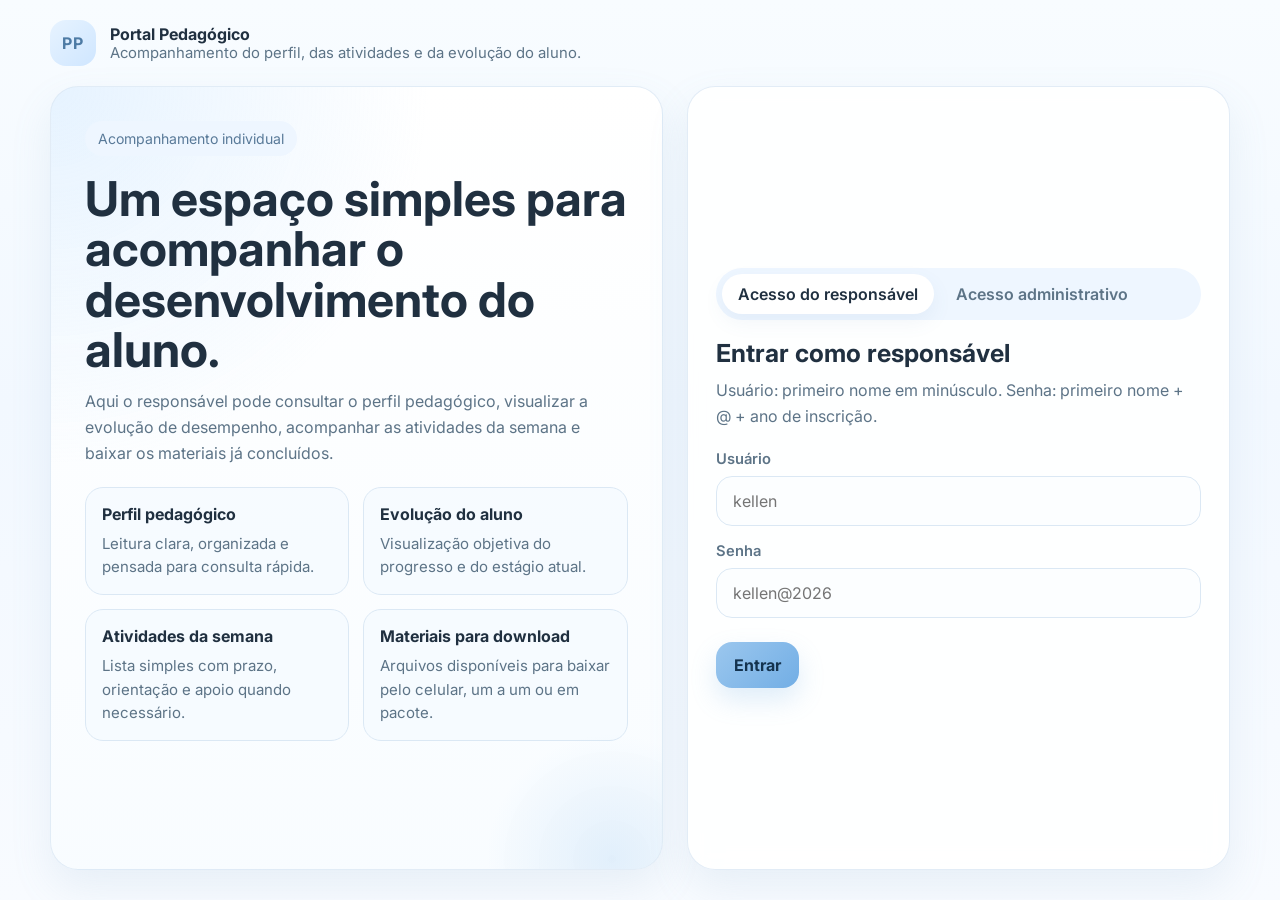
==== index.html @ b9394831 "Add files via upload" ====
<!DOCTYPE html>
<html lang="pt-BR">
<head>
  <meta charset="UTF-8">
  <meta name="viewport" content="width=device-width, initial-scale=1.0">
  <title>Portal Pedagógico</title>
  <link rel="preconnect" href="https://fonts.googleapis.com">
  <link rel="preconnect" href="https://fonts.gstatic.com" crossorigin>
  <link href="https://fonts.googleapis.com/css2?family=Inter:wght@400;500;600;700;800&display=swap" rel="stylesheet">
  <link rel="stylesheet" href="assets/styles.css">
</head>
<body>
  <div class="page-shell">
    <header class="topbar">
      <div class="brand">
        <div class="brand-mark">PP</div>
        <div>
          <h1 class="brand-title">Portal Pedagógico</h1>
          <p class="brand-subtitle">Acompanhamento do perfil, das atividades e da evolução do aluno.</p>
        </div>
      </div>
    </header>

    <main class="auth-layout">
      <section class="hero-card card reveal is-visible">
        <div class="eyebrow">Acompanhamento individual</div>
        <h2>Um espaço simples para acompanhar o desenvolvimento do aluno.</h2>
        <p>
          Aqui o responsável pode consultar o perfil pedagógico, visualizar a evolução de desempenho,
          acompanhar as atividades da semana e baixar os materiais já concluídos.
        </p>
        <div class="feature-grid">
          <div class="feature-item">
            <strong>Perfil pedagógico</strong>
            <span>Leitura clara, organizada e pensada para consulta rápida.</span>
          </div>
          <div class="feature-item">
            <strong>Evolução do aluno</strong>
            <span>Visualização objetiva do progresso e do estágio atual.</span>
          </div>
          <div class="feature-item">
            <strong>Atividades da semana</strong>
            <span>Lista simples com prazo, orientação e apoio quando necessário.</span>
          </div>
          <div class="feature-item">
            <strong>Materiais para download</strong>
            <span>Arquivos disponíveis para baixar pelo celular, um a um ou em pacote.</span>
          </div>
        </div>
      </section>

      <section class="form-card card reveal is-visible">
        <div class="auth-tabs">
          <button class="auth-tab is-active" data-auth-tab="guardian" type="button">Acesso do responsável</button>
          <button class="auth-tab" data-auth-tab="admin" type="button">Acesso administrativo</button>
        </div>

        <div data-auth-panel="guardian">
          <h3>Entrar como responsável</h3>
          <p>Usuário: primeiro nome em minúsculo. Senha: primeiro nome + @ + ano de inscrição.</p>
          <form id="guardian-login-form" class="field-grid">
            <label class="field">
              <span class="field-label">Usuário</span>
              <input class="input" name="username" placeholder="kellen" required>
            </label>
            <label class="field">
              <span class="field-label">Senha</span>
              <input class="input" name="password" type="password" placeholder="kellen@2026" required>
            </label>
            <div class="button-row">
              <button class="button" type="submit">Entrar</button>
            </div>
          </form>
        </div>

        <div data-auth-panel="admin" class="hide">
          <h3>Entrar na área administrativa</h3>
          <p>Use este acesso para cadastrar alunos, responsáveis, atividades, downloads e registros de desempenho.</p>
          <form id="admin-login-form" class="field-grid">
            <label class="field">
              <span class="field-label">Usuário</span>
              <input class="input" name="username" placeholder="admin" required>
            </label>
            <label class="field">
              <span class="field-label">Senha</span>
              <input class="input" name="password" type="password" placeholder="admin@2026" required>
            </label>
            <div class="button-row">
              <button class="button" type="submit">Entrar</button>
            </div>
          </form>
        </div>
      </section>
    </main>
  </div>

  <script src="assets/config.js"></script>
  <script src="assets/utils.js"></script>
  <script src="assets/api.js"></script>
  <script src="assets/login.js"></script>
</body>
</html>
---- assets/styles.css ----
:root {
  --bg: #f6fbff;
  --bg-soft: #eef6ff;
  --surface: #ffffff;
  --surface-soft: #f7fbff;
  --text: #203040;
  --text-soft: #5d7487;
  --primary: #90bce9;
  --primary-strong: #6ca3dd;
  --border: #dbe8f4;
  --shadow: 0 18px 42px rgba(116, 154, 192, 0.12);
  --radius-lg: 28px;
  --radius-md: 18px;
  --radius-sm: 12px;
}

* { box-sizing: border-box; }
html { scroll-behavior: smooth; }
body {
  margin: 0;
  font-family: Inter, ui-sans-serif, system-ui, -apple-system, BlinkMacSystemFont, 'Segoe UI', sans-serif;
  background: linear-gradient(180deg, #f8fcff 0%, #f2f8ff 45%, #f8fbff 100%);
  color: var(--text);
}

a { color: inherit; text-decoration: none; }
img { max-width: 100%; display: block; }
button, input, textarea, select { font: inherit; }
button { cursor: pointer; }

.page-shell {
  min-height: 100vh;
  width: min(1180px, calc(100% - 32px));
  margin: 0 auto;
}

.topbar {
  display: flex;
  align-items: center;
  justify-content: space-between;
  gap: 18px;
  padding: 20px 0;
}

.brand {
  display: flex;
  gap: 14px;
  align-items: center;
}

.brand-mark {
  width: 46px;
  height: 46px;
  border-radius: 16px;
  background: linear-gradient(135deg, #e7f3ff, #cfe6ff);
  display: grid;
  place-items: center;
  font-weight: 700;
  letter-spacing: 0.08em;
  color: #4e7ba5;
}

.brand h1,
.brand h2,
.brand p { margin: 0; }
.brand-title { font-size: 1rem; font-weight: 700; }
.brand-subtitle { color: var(--text-soft); font-size: 0.93rem; }

.card {
  background: rgba(255,255,255,0.88);
  border: 1px solid rgba(219, 232, 244, 0.8);
  border-radius: var(--radius-lg);
  box-shadow: var(--shadow);
  backdrop-filter: blur(10px);
}

.panel {
  padding: 26px;
}

.auth-layout {
  min-height: calc(100vh - 86px);
  display: grid;
  grid-template-columns: 1.06fr 0.94fr;
  gap: 24px;
  align-items: stretch;
  padding-bottom: 30px;
}

.hero-card {
  padding: 34px;
  overflow: hidden;
  position: relative;
  background: radial-gradient(circle at top left, rgba(181, 219, 255, 0.34), transparent 38%), linear-gradient(180deg, rgba(255,255,255,0.95), rgba(248,252,255,0.95));
}

.hero-card::after {
  content: '';
  position: absolute;
  inset: auto -80px -120px auto;
  width: 260px;
  height: 260px;
  border-radius: 50%;
  background: radial-gradient(circle, rgba(164, 204, 241, 0.28), transparent 68%);
}

.hero-card h2 {
  margin: 0 0 12px;
  font-size: clamp(2rem, 4vw, 3rem);
  line-height: 1.05;
}

.hero-card p {
  margin: 0 0 18px;
  max-width: 640px;
  color: var(--text-soft);
  line-height: 1.65;
}

.eyebrow {
  display: inline-flex;
  align-items: center;
  gap: 8px;
  padding: 9px 13px;
  border-radius: 999px;
  background: #eef6ff;
  color: #597a99;
  font-size: 0.88rem;
  margin-bottom: 18px;
}

.feature-grid {
  display: grid;
  grid-template-columns: repeat(2, minmax(0, 1fr));
  gap: 14px;
  margin-top: 20px;
}

.feature-item {
  padding: 16px;
  background: rgba(246, 251, 255, 0.8);
  border: 1px solid var(--border);
  border-radius: 18px;
}

.feature-item strong { display: block; margin-bottom: 8px; }
.feature-item span { color: var(--text-soft); font-size: 0.94rem; line-height: 1.55; }

.form-card {
  padding: 28px;
  display: flex;
  flex-direction: column;
  justify-content: center;
}

.form-card h3 { margin: 0 0 10px; font-size: 1.55rem; }
.form-card p { margin: 0 0 20px; color: var(--text-soft); line-height: 1.6; }

.auth-tabs {
  display: inline-flex;
  padding: 6px;
  border-radius: 999px;
  background: var(--bg-soft);
  gap: 6px;
  margin-bottom: 18px;
}

.auth-tab {
  border: 0;
  background: transparent;
  color: var(--text-soft);
  border-radius: 999px;
  padding: 10px 16px;
  font-weight: 600;
}

.auth-tab.is-active {
  background: #ffffff;
  color: var(--text);
  box-shadow: 0 8px 20px rgba(90, 130, 175, 0.08);
}

.field-grid {
  display: grid;
  gap: 16px;
}

.field-row {
  display: grid;
  grid-template-columns: repeat(2, minmax(0, 1fr));
  gap: 14px;
}

label.field {
  display: grid;
  gap: 8px;
}

.field-label {
  font-size: 0.92rem;
  color: var(--text-soft);
  font-weight: 600;
}

.input,
.textarea,
.select {
  width: 100%;
  border-radius: 16px;
  border: 1px solid var(--border);
  background: rgba(252, 254, 255, 0.96);
  padding: 14px 16px;
  color: var(--text);
  outline: none;
  transition: border-color 0.2s ease, transform 0.2s ease, box-shadow 0.2s ease;
}

.textarea { min-height: 132px; resize: vertical; }
.input:focus,
.textarea:focus,
.select:focus {
  border-color: var(--primary-strong);
  box-shadow: 0 0 0 4px rgba(108, 163, 221, 0.12);
}

.button-row {
  display: flex;
  flex-wrap: wrap;
  gap: 12px;
  align-items: center;
  margin-top: 8px;
}

.button,
.ghost-button,
.soft-button {
  border: 0;
  border-radius: 16px;
  padding: 13px 18px;
  font-weight: 700;
  transition: transform 0.18s ease, box-shadow 0.18s ease, background-color 0.18s ease;
}

.button {
  background: linear-gradient(135deg, #9bc7ee, #72aee5);
  color: #14334f;
  box-shadow: 0 12px 26px rgba(114, 174, 229, 0.22);
}

.ghost-button {
  background: transparent;
  color: var(--text);
  border: 1px solid var(--border);
}

.soft-button {
  background: #eef6ff;
  color: #4f769c;
}

.button:hover,
.ghost-button:hover,
.soft-button:hover {
  transform: translateY(-1px);
}

.helper-text,
.muted {
  color: var(--text-soft);
  font-size: 0.92rem;
  line-height: 1.55;
}

.dashboard-shell {
  padding-bottom: 42px;
}

.hero-banner {
  position: relative;
  min-height: 250px;
  padding: 34px 34px 72px;
  background: linear-gradient(140deg, rgba(222, 239, 255, 0.94), rgba(243, 249, 255, 0.96));
  overflow: hidden;
}

.hero-banner::after {
  content: '';
  position: absolute;
  top: -80px;
  right: -60px;
  width: 260px;
  height: 260px;
  background: radial-gradient(circle, rgba(150, 194, 238, 0.32), transparent 64%);
  border-radius: 50%;
}

.hero-banner h2,
.hero-banner p { margin: 0; }
.hero-banner h2 { font-size: clamp(2rem, 3.8vw, 2.8rem); margin-top: 10px; }
.hero-banner p { color: var(--text-soft); margin-top: 12px; line-height: 1.6; max-width: 620px; }

.hero-meta {
  display: flex;
  flex-wrap: wrap;
  gap: 12px;
  margin-top: 18px;
}

.meta-pill {
  padding: 9px 13px;
  border-radius: 999px;
  background: rgba(255,255,255,0.75);
  border: 1px solid rgba(219, 232, 244, 0.9);
  color: #567695;
  font-weight: 600;
  font-size: 0.92rem;
}

.avatar-floating {
  position: absolute;
  right: 34px;
  bottom: -56px;
  width: 152px;
  text-align: center;
}

.avatar-ring {
  width: 152px;
  height: 152px;
  border-radius: 50%;
  padding: 6px;
  background: linear-gradient(135deg, rgba(255,255,255,0.98), rgba(208, 229, 248, 0.95));
  box-shadow: 0 18px 44px rgba(119, 156, 193, 0.2);
}

.avatar-ring img,
.avatar-fallback {
  width: 100%;
  height: 100%;
  border-radius: 50%;
  object-fit: cover;
}

.avatar-fallback {
  display: grid;
  place-items: center;
  font-size: 2.4rem;
  font-weight: 700;
  background: linear-gradient(135deg, #c8e0f6, #eaf4ff);
  color: #4c6f91;
}

.avatar-caption {
  margin-top: 10px;
  padding: 10px 12px;
  border-radius: 18px;
  background: rgba(255,255,255,0.85);
  border: 1px solid rgba(219, 232, 244, 0.8);
}

.main-grid {
  display: grid;
  grid-template-columns: 290px minmax(0, 1fr);
  gap: 22px;
  margin-top: 82px;
}

.sidebar {
  display: grid;
  gap: 18px;
  align-content: start;
}

.student-list,
.info-card,
.tab-panel,
.summary-card,
.graph-card,
.admin-column,
.list-card,
.inline-card {
  background: rgba(255,255,255,0.9);
  border: 1px solid rgba(219, 232, 244, 0.8);
  border-radius: var(--radius-lg);
  box-shadow: var(--shadow);
}

.student-list,
.info-card,
.tab-panel,
.summary-card,
.graph-card,
.admin-column,
.list-card,
.inline-card { padding: 22px; }

.section-title {
  display: flex;
  justify-content: space-between;
  align-items: center;
  gap: 10px;
  margin-bottom: 14px;
}

.section-title h3,
.section-title h4,
.list-card h3,
.tab-panel h3,
.graph-card h3,
.summary-card h3 {
  margin: 0;
  font-size: 1.08rem;
}

.student-option {
  display: grid;
  grid-template-columns: 54px minmax(0, 1fr);
  gap: 12px;
  padding: 12px;
  border-radius: 18px;
  border: 1px solid transparent;
  transition: transform 0.18s ease, border-color 0.18s ease, background-color 0.18s ease;
}

.student-option:hover,
.student-option.is-active {
  background: #f5faff;
  border-color: #cfe2f3;
  transform: translateY(-1px);
}

.student-thumb {
  width: 54px;
  height: 54px;
  border-radius: 50%;
  overflow: hidden;
  background: #e6f1fb;
}

.student-thumb img { width: 100%; height: 100%; object-fit: cover; }
.student-thumb .avatar-fallback { font-size: 1.05rem; }

.student-option strong { display: block; margin-bottom: 5px; }
.student-option span { display: block; color: var(--text-soft); font-size: 0.88rem; line-height: 1.45; }

.tab-strip {
  display: inline-flex;
  gap: 8px;
  padding: 6px;
  border-radius: 999px;
  background: #edf5ff;
  margin-bottom: 18px;
  flex-wrap: wrap;
}

.tab-button {
  border: 0;
  border-radius: 999px;
  padding: 11px 16px;
  font-weight: 700;
  color: #66809a;
  background: transparent;
}

.tab-button.is-active {
  background: #ffffff;
  color: var(--text);
  box-shadow: 0 10px 22px rgba(112, 151, 191, 0.12);
}

.tab-content { display: none; }
.tab-content.is-active { display: block; }

.profile-grid {
  display: grid;
  gap: 20px;
}

.profile-top {
  display: grid;
  grid-template-columns: minmax(0, 1.05fr) minmax(280px, 0.95fr);
  gap: 20px;
}

.summary-card p,
.graph-card p,
.info-card p,
.list-card p,
.inline-card p { color: var(--text-soft); line-height: 1.6; }
.summary-card p:last-child,
.graph-card p:last-child,
.info-card p:last-child,
.list-card p:last-child,
.inline-card p:last-child { margin-bottom: 0; }

.graph-wrap {
  width: 100%;
  min-height: 220px;
  border-radius: 20px;
  background: linear-gradient(180deg, rgba(244, 249, 255, 0.94), rgba(250, 252, 255, 0.98));
  border: 1px solid var(--border);
  padding: 16px;
}

.graph-meta {
  display: grid;
  gap: 8px;
  margin-top: 14px;
}

.metric-box {
  padding: 11px 12px;
  border-radius: 16px;
  background: #f4f9ff;
  border: 1px solid var(--border);
}
.metric-label { display: block; color: var(--text-soft); font-size: 0.84rem; margin-bottom: 4px; }
.metric-value { font-size: 1rem; font-weight: 700; }

.rich-text h2,
.rich-text h3,
.rich-text p,
.rich-text ul { margin-top: 0; }
.rich-text h2 { font-size: 1.32rem; margin-bottom: 14px; }
.rich-text h3 { font-size: 1.02rem; margin: 18px 0 10px; }
.rich-text p { line-height: 1.7; color: #2c4151; }
.rich-text ul { padding-left: 20px; color: #2c4151; line-height: 1.65; }
.rich-text li + li { margin-top: 6px; }

.activity-list,
.download-list,
.mini-list {
  display: grid;
  gap: 14px;
}

.activity-item,
.download-item,
.mini-item {
  padding: 18px;
  border-radius: 20px;
  border: 1px solid var(--border);
  background: linear-gradient(180deg, rgba(248, 252, 255, 0.95), rgba(255,255,255,0.95));
}

.item-header {
  display: flex;
  justify-content: space-between;
  gap: 12px;
  align-items: flex-start;
}

.item-title {
  margin: 0 0 6px;
  font-size: 1rem;
}

.badge {
  display: inline-flex;
  align-items: center;
  padding: 8px 11px;
  border-radius: 999px;
  background: #edf5ff;
  color: #53779c;
  font-size: 0.82rem;
  font-weight: 700;
}

.download-check {
  display: flex;
  gap: 12px;
  align-items: flex-start;
}

.download-check input { margin-top: 5px; }

.admin-grid {
  display: grid;
  grid-template-columns: 330px minmax(0, 1fr);
  gap: 22px;
}

.admin-column { display: grid; gap: 18px; align-content: start; }

.student-search {
  width: 100%;
  margin-bottom: 6px;
}

.student-mini-button {
  width: 100%;
  text-align: left;
  border: 1px solid transparent;
  background: transparent;
  border-radius: 18px;
  padding: 14px;
}

.student-mini-button:hover,
.student-mini-button.is-active {
  background: #f5faff;
  border-color: #d5e5f3;
}

.checkbox-line {
  display: flex;
  gap: 12px;
  align-items: center;
  padding: 14px 16px;
  border-radius: 16px;
  border: 1px solid var(--border);
  background: rgba(248, 252, 255, 0.92);
}

.columns-2 { display: grid; grid-template-columns: repeat(2, minmax(0, 1fr)); gap: 14px; }
.columns-3 { display: grid; grid-template-columns: repeat(3, minmax(0, 1fr)); gap: 14px; }

.reveal {
  opacity: 0;
  transform: translateY(18px);
  transition: opacity 0.45s ease, transform 0.45s ease;
}
.reveal.is-visible {
  opacity: 1;
  transform: translateY(0);
}

.print-only { display: none; }

.toast-box {
  position: fixed;
  right: 20px;
  bottom: 20px;
  display: grid;
  gap: 10px;
  z-index: 999;
}

.toast {
  min-width: 250px;
  max-width: 340px;
  padding: 14px 16px;
  border-radius: 16px;
  background: rgba(24, 42, 58, 0.92);
  color: #ffffff;
  box-shadow: 0 16px 34px rgba(0,0,0,0.18);
  opacity: 0;
  transform: translateY(10px);
  transition: opacity 0.22s ease, transform 0.22s ease;
}

.toast.is-visible { opacity: 1; transform: translateY(0); }
.toast-success { background: rgba(34, 90, 52, 0.94); }
.toast-error { background: rgba(126, 45, 45, 0.94); }

.hide { display: none !important; }
.center { text-align: center; }
.right { text-align: right; }

@media (max-width: 980px) {
  .auth-layout,
  .main-grid,
  .admin-grid,
  .profile-top,
  .columns-2,
  .columns-3,
  .field-row {
    grid-template-columns: 1fr;
  }

  .avatar-floating {
    position: relative;
    right: auto;
    bottom: auto;
    margin-top: 24px;
  }

  .hero-banner {
    padding-bottom: 34px;
  }

  .main-grid {
    margin-top: 24px;
  }
}

@media (max-width: 680px) {
  .page-shell {
    width: min(100% - 20px, 1180px);
  }
  .hero-card,
  .form-card,
  .student-list,
  .info-card,
  .tab-panel,
  .summary-card,
  .graph-card,
  .admin-column,
  .list-card,
  .inline-card { padding: 18px; }
  .hero-banner { padding: 24px 20px 26px; }
  .topbar { padding: 16px 0; }
}

@media print {
  body {
    background: #ffffff;
    color: #111111;
  }
  .topbar,
  .sidebar,
  .tab-strip,
  .button-row,
  .avatar-floating,
  .no-print,
  .toast-box,
  #tab-atividades,
  #tab-downloads,
  .graph-card,
  .summary-card {
    display: none !important;
  }
  .page-shell,
  .main-grid,
  .tab-panel {
    width: 100%;
    margin: 0;
    box-shadow: none;
    border: 0;
    display: block;
    padding: 0;
  }
  .print-only {
    display: block;
  }
  .tab-content {
    display: none !important;
  }
  #tab-perfil.is-active {
    display: block !important;
  }
  .print-sheet {
    width: 100%;
    min-height: auto;
    padding: 14mm 12mm;
    border: 0;
  }
  .print-grid {
    display: grid;
    grid-template-columns: 120px 1fr;
    gap: 14px;
    align-items: start;
  }
  .print-photo {
    width: 110px;
    height: 110px;
    border-radius: 50%;
    overflow: hidden;
  }
  .print-photo img { width: 100%; height: 100%; object-fit: cover; }
  .print-sheet h1 { font-size: 18pt; margin: 0 0 6px; }
  .print-sheet h2 { font-size: 11pt; margin: 0 0 14px; color: #444; }
  .print-sheet h3 { font-size: 10pt; margin: 12px 0 6px; }
  .print-sheet p,
  .print-sheet li,
  .print-sheet div { font-size: 9.5pt; line-height: 1.32; color: #111; }
  .print-sheet ul { margin: 0; padding-left: 18px; }
  .print-box {
    border: 1px solid #dfe6ee;
    border-radius: 10px;
    padding: 8px 10px;
    margin-bottom: 8px;
    background: #fff;
  }
}
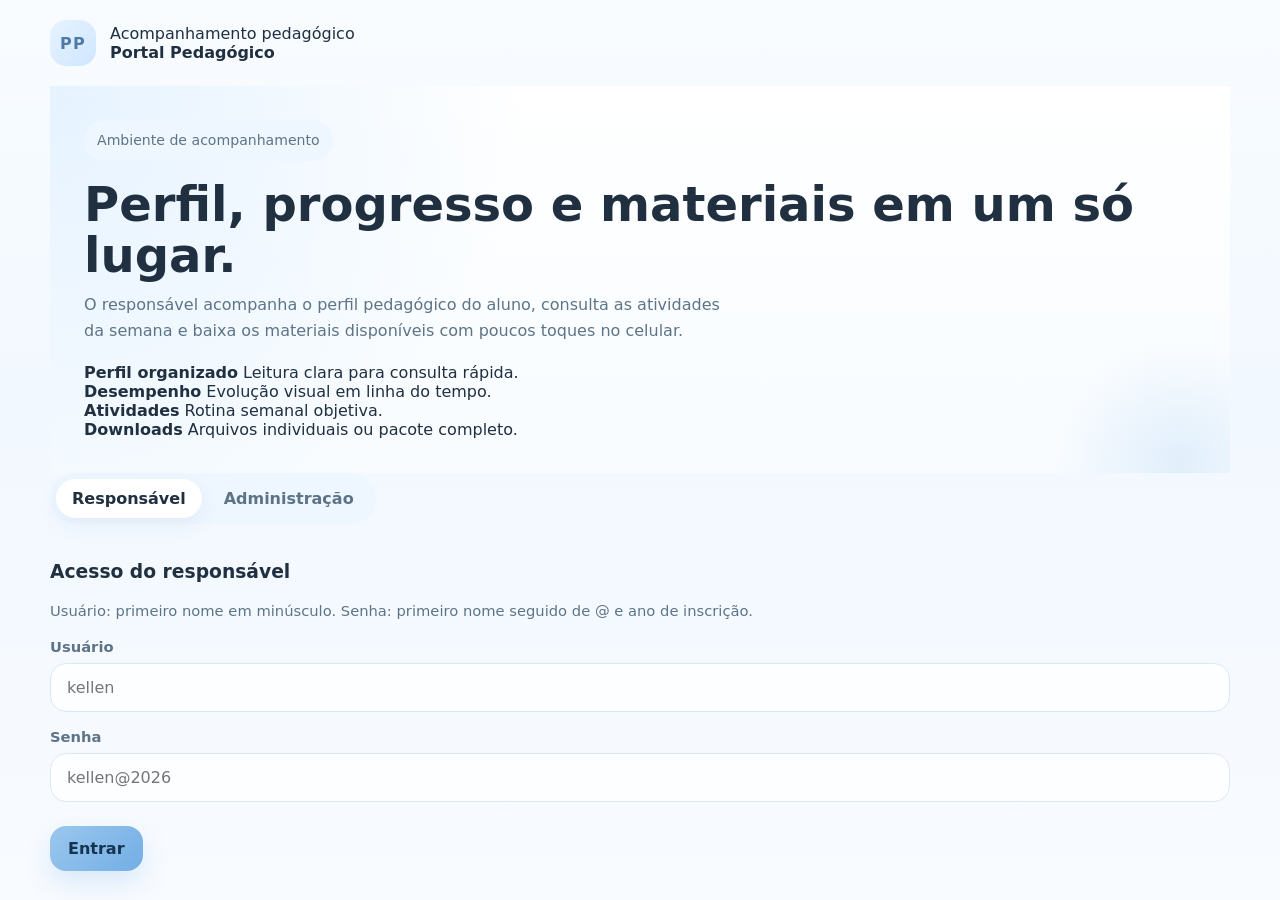
==== commit 71991e34: "Add files via upload" ====
--- a/index.html
+++ b/index.html
@@ -4,60 +4,59 @@
   <meta charset="UTF-8">
   <meta name="viewport" content="width=device-width, initial-scale=1.0">
   <title>Portal Pedagógico</title>
-  <link rel="preconnect" href="https://fonts.googleapis.com">
-  <link rel="preconnect" href="https://fonts.gstatic.com" crossorigin>
-  <link href="https://fonts.googleapis.com/css2?family=Inter:wght@400;500;600;700;800&display=swap" rel="stylesheet">
   <link rel="stylesheet" href="assets/styles.css">
 </head>
-<body>
-  <div class="page-shell">
-    <header class="topbar">
+<body class="landing-body">
+  <div class="page-shell landing-shell">
+    <header class="topbar landing-topbar">
       <div class="brand">
         <div class="brand-mark">PP</div>
         <div>
+          <p class="brand-kicker">Acompanhamento pedagógico</p>
           <h1 class="brand-title">Portal Pedagógico</h1>
-          <p class="brand-subtitle">Acompanhamento do perfil, das atividades e da evolução do aluno.</p>
         </div>
       </div>
     </header>
 
-    <main class="auth-layout">
-      <section class="hero-card card reveal is-visible">
-        <div class="eyebrow">Acompanhamento individual</div>
-        <h2>Um espaço simples para acompanhar o desenvolvimento do aluno.</h2>
-        <p>
-          Aqui o responsável pode consultar o perfil pedagógico, visualizar a evolução de desempenho,
-          acompanhar as atividades da semana e baixar os materiais já concluídos.
+    <main class="landing-grid">
+      <section class="hero-card reveal is-visible">
+        <p class="eyebrow">Ambiente de acompanhamento</p>
+        <h2>Perfil, progresso e materiais em um só lugar.</h2>
+        <p class="hero-text">
+          O responsável acompanha o perfil pedagógico do aluno, consulta as atividades da semana
+          e baixa os materiais disponíveis com poucos toques no celular.
         </p>
-        <div class="feature-grid">
-          <div class="feature-item">
-            <strong>Perfil pedagógico</strong>
-            <span>Leitura clara, organizada e pensada para consulta rápida.</span>
+        <div class="hero-points">
+          <div class="hero-point">
+            <strong>Perfil organizado</strong>
+            <span>Leitura clara para consulta rápida.</span>
           </div>
-          <div class="feature-item">
-            <strong>Evolução do aluno</strong>
-            <span>Visualização objetiva do progresso e do estágio atual.</span>
+          <div class="hero-point">
+            <strong>Desempenho</strong>
+            <span>Evolução visual em linha do tempo.</span>
           </div>
-          <div class="feature-item">
-            <strong>Atividades da semana</strong>
-            <span>Lista simples com prazo, orientação e apoio quando necessário.</span>
+          <div class="hero-point">
+            <strong>Atividades</strong>
+            <span>Rotina semanal objetiva.</span>
           </div>
-          <div class="feature-item">
-            <strong>Materiais para download</strong>
-            <span>Arquivos disponíveis para baixar pelo celular, um a um ou em pacote.</span>
+          <div class="hero-point">
+            <strong>Downloads</strong>
+            <span>Arquivos individuais ou pacote completo.</span>
           </div>
         </div>
       </section>
 
-      <section class="form-card card reveal is-visible">
+      <section class="auth-card reveal is-visible">
         <div class="auth-tabs">
-          <button class="auth-tab is-active" data-auth-tab="guardian" type="button">Acesso do responsável</button>
-          <button class="auth-tab" data-auth-tab="admin" type="button">Acesso administrativo</button>
+          <button class="auth-tab is-active" data-auth-tab="guardian" type="button">Responsável</button>
+          <button class="auth-tab" data-auth-tab="admin" type="button">Administração</button>
         </div>
 
-        <div data-auth-panel="guardian">
-          <h3>Entrar como responsável</h3>
-          <p>Usuário: primeiro nome em minúsculo. Senha: primeiro nome + @ + ano de inscrição.</p>
+        <section data-auth-panel="guardian">
+          <h3>Acesso do responsável</h3>
+          <p class="muted">
+            Usuário: primeiro nome em minúsculo. Senha: primeiro nome seguido de @ e ano de inscrição.
+          </p>
           <form id="guardian-login-form" class="field-grid">
             <label class="field">
               <span class="field-label">Usuário</span>
@@ -71,11 +70,11 @@
               <button class="button" type="submit">Entrar</button>
             </div>
           </form>
-        </div>
+        </section>
 
-        <div data-auth-panel="admin" class="hide">
-          <h3>Entrar na área administrativa</h3>
-          <p>Use este acesso para cadastrar alunos, responsáveis, atividades, downloads e registros de desempenho.</p>
+        <section data-auth-panel="admin" class="hide">
+          <h3>Acesso administrativo</h3>
+          <p class="muted">Use seu usuário e sua senha de administrador.</p>
           <form id="admin-login-form" class="field-grid">
             <label class="field">
               <span class="field-label">Usuário</span>
@@ -89,7 +88,7 @@
               <button class="button" type="submit">Entrar</button>
             </div>
           </form>
-        </div>
+        </section>
       </section>
     </main>
   </div>
--- a/assets/styles.css
+++ b/assets/styles.css
@@ -773,3 +773,279 @@
     background: #fff;
   }
 }
+
+
+.hero-banner {
+  display: grid;
+  grid-template-columns: minmax(0, 1fr) 168px;
+  gap: 24px;
+  align-items: center;
+  padding-right: 34px;
+}
+
+.hero-copy { min-width: 0; }
+.hero-banner h2 {
+  max-width: 760px;
+  overflow-wrap: anywhere;
+}
+.hero-banner p {
+  max-width: 760px;
+}
+
+.avatar-floating {
+  position: static;
+  width: 152px;
+  justify-self: end;
+}
+
+.download-actions { margin-bottom: 8px; }
+.download-body { min-width: 0; }
+
+.print-header,
+.print-summary-box,
+.print-columns,
+.print-card,
+.print-graph-card,
+.print-chip-row,
+.print-student-block,
+.print-identity,
+.print-list,
+.print-kicker,
+.print-chip,
+.print-empty {
+  box-sizing: border-box;
+}
+
+@media (max-width: 980px) {
+  .hero-banner {
+    grid-template-columns: 1fr;
+    padding-right: 24px;
+  }
+
+  .avatar-floating {
+    justify-self: start;
+    margin-top: 4px;
+  }
+}
+
+@media (max-width: 680px) {
+  .hero-banner {
+    padding-right: 20px;
+  }
+
+  .hero-meta {
+    gap: 8px;
+  }
+
+  .download-check {
+    align-items: flex-start;
+  }
+
+  .download-actions .soft-button,
+  .download-actions .ghost-button {
+    width: 100%;
+    justify-content: center;
+  }
+
+  .item-header {
+    flex-direction: column;
+  }
+
+  .meta-pill {
+    font-size: 0.86rem;
+  }
+}
+
+@page {
+  size: A4 portrait;
+  margin: 10mm;
+}
+
+@media print {
+  html, body {
+    background: #ffffff !important;
+    color: #101317 !important;
+    -webkit-print-color-adjust: exact;
+    print-color-adjust: exact;
+  }
+
+  .topbar,
+  .hero-banner,
+  .sidebar,
+  .tab-strip,
+  .profile-top,
+  #tab-atividades,
+  #tab-downloads,
+  #tab-perfil > .profile-grid > .inline-card,
+  .no-print,
+  .toast-box {
+    display: none !important;
+  }
+
+  .page-shell,
+  .main-grid,
+  .tab-panel,
+  .profile-grid,
+  .tab-content,
+  #tab-perfil {
+    display: block !important;
+    width: 100% !important;
+    margin: 0 !important;
+    padding: 0 !important;
+    background: transparent !important;
+    border: 0 !important;
+    box-shadow: none !important;
+  }
+
+  .print-only.print-sheet {
+    display: block !important;
+    width: 100%;
+    padding: 0;
+    color: #111111;
+  }
+
+  .print-header {
+    display: grid;
+    grid-template-columns: minmax(0, 1.2fr) minmax(0, 0.8fr);
+    gap: 8mm;
+    align-items: stretch;
+    margin-bottom: 6mm;
+  }
+
+  .print-student-block,
+  .print-graph-card,
+  .print-summary-box,
+  .print-card {
+    border: 1px solid #d9e3ed;
+    border-radius: 12px;
+    background: #ffffff;
+  }
+
+  .print-student-block {
+    display: grid;
+    grid-template-columns: 31mm minmax(0, 1fr);
+    gap: 5mm;
+    padding: 5mm;
+    align-items: center;
+  }
+
+  .print-photo {
+    width: 28mm;
+    height: 28mm;
+    border-radius: 50%;
+    overflow: hidden;
+    background: #eef5fc;
+  }
+
+  .print-photo img {
+    width: 100%;
+    height: 100%;
+    object-fit: cover;
+  }
+
+  .print-photo .avatar-fallback {
+    font-size: 13pt;
+  }
+
+  .print-kicker {
+    font-size: 8.5pt;
+    color: #55718d;
+    letter-spacing: 0.04em;
+    text-transform: uppercase;
+    margin-bottom: 1.5mm;
+  }
+
+  .print-identity h1 {
+    font-size: 16pt;
+    line-height: 1.08;
+    margin: 0 0 1.2mm;
+  }
+
+  .print-identity p {
+    margin: 0;
+    font-size: 10pt;
+    color: #445161;
+  }
+
+  .print-chip-row {
+    display: grid;
+    grid-template-columns: 1fr 1fr;
+    gap: 2.5mm;
+    margin-top: 4mm;
+  }
+
+  .print-chip {
+    padding: 2.5mm 3mm;
+    border-radius: 9px;
+    background: #f4f8fc;
+    border: 1px solid #e0e8f0;
+    font-size: 9pt;
+    line-height: 1.3;
+  }
+
+  .print-graph-card {
+    padding: 4.5mm;
+  }
+
+  .print-graph-card h3,
+  .print-summary-box h2,
+  .print-card h3 {
+    margin: 0 0 2.5mm;
+    font-size: 10pt;
+  }
+
+  .print-graph-card p,
+  .print-summary-box p,
+  .print-card p,
+  .print-card li,
+  .print-card div,
+  .print-chip,
+  .print-empty {
+    font-size: 8.8pt;
+    line-height: 1.35;
+    color: #1d2730;
+  }
+
+  .print-graph-card svg {
+    width: 100%;
+    height: auto;
+    display: block;
+  }
+
+  .print-note {
+    margin-top: 2mm;
+  }
+
+  .print-summary-box {
+    padding: 4mm 4.5mm;
+    margin-bottom: 5mm;
+  }
+
+  .print-columns {
+    display: grid;
+    grid-template-columns: 1fr 1fr;
+    gap: 4mm;
+  }
+
+  .print-card {
+    padding: 4mm 4.5mm;
+    break-inside: avoid;
+  }
+
+  .print-card h3 {
+    color: #0f1f31;
+  }
+
+  .print-list {
+    margin: 0;
+    padding-left: 4.5mm;
+  }
+
+  .print-list li + li {
+    margin-top: 1.2mm;
+  }
+
+  .print-empty {
+    margin: 0;
+  }
+}
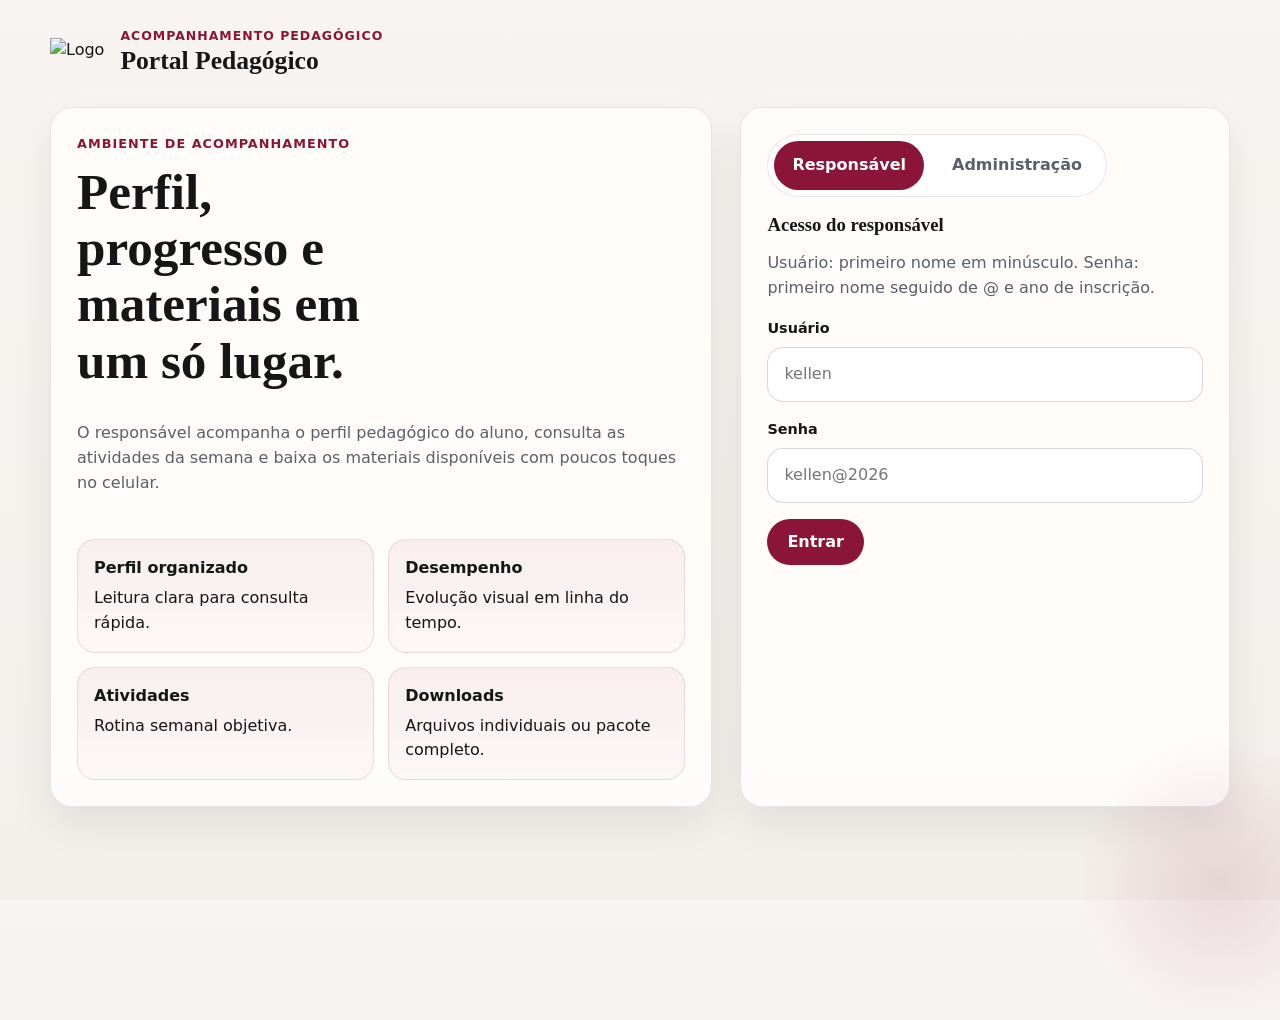
==== commit f6b88266: "Update index.html" ====
--- a/index.html
+++ b/index.html
@@ -10,7 +10,7 @@
   <div class="page-shell landing-shell">
     <header class="topbar landing-topbar">
       <div class="brand">
-        <div class="brand-mark">PP</div>
+        <img src="assets/logo.png" alt="Logo">
         <div>
           <p class="brand-kicker">Acompanhamento pedagógico</p>
           <h1 class="brand-title">Portal Pedagógico</h1>
--- a/assets/styles.css
+++ b/assets/styles.css
@@ -1,336 +1,415 @@
 :root {
-  --bg: #f6fbff;
-  --bg-soft: #eef6ff;
-  --surface: #ffffff;
-  --surface-soft: #f7fbff;
-  --text: #203040;
-  --text-soft: #5d7487;
-  --primary: #90bce9;
-  --primary-strong: #6ca3dd;
-  --border: #dbe8f4;
-  --shadow: 0 18px 42px rgba(116, 154, 192, 0.12);
-  --radius-lg: 28px;
-  --radius-md: 18px;
-  --radius-sm: 12px;
-}
-
-* { box-sizing: border-box; }
-html { scroll-behavior: smooth; }
+  --bg: #f6f2ee;
+  --paper: #fffdfb;
+  --ink: #161616;
+  --muted: #5a5f69;
+  --line: rgba(22, 22, 22, 0.1);
+  --line-strong: rgba(22, 22, 22, 0.16);
+  --accent: #8a1538;
+  --accent-soft: rgba(138, 21, 56, 0.08);
+  --accent-softer: rgba(138, 21, 56, 0.04);
+  --shadow: 0 18px 40px rgba(21, 21, 21, 0.08);
+  --radius: 22px;
+  --radius-sm: 14px;
+  --sans: Inter, system-ui, -apple-system, BlinkMacSystemFont, "Segoe UI", sans-serif;
+  --serif: ui-serif, Georgia, Cambria, "Times New Roman", Times, serif;
+  --max: 1180px;
+}
+
+* {
+  box-sizing: border-box;
+}
+
+html, body {
+  margin: 0;
+  padding: 0;
+  background: linear-gradient(180deg, #f8f4f1 0%, #f3efeb 100%);
+  color: var(--ink);
+  font-family: var(--sans);
+  min-height: 100%;
+}
+
 body {
-  margin: 0;
-  font-family: Inter, ui-sans-serif, system-ui, -apple-system, BlinkMacSystemFont, 'Segoe UI', sans-serif;
-  background: linear-gradient(180deg, #f8fcff 0%, #f2f8ff 45%, #f8fbff 100%);
-  color: var(--text);
-}
-
-a { color: inherit; text-decoration: none; }
-img { max-width: 100%; display: block; }
-button, input, textarea, select { font: inherit; }
-button { cursor: pointer; }
+  line-height: 1.55;
+}
+
+img {
+  max-width: 100%;
+  display: block;
+}
+
+a {
+  color: var(--accent);
+  text-decoration: none;
+}
+
+button, input, textarea, select {
+  font: inherit;
+}
 
 .page-shell {
+  width: min(calc(100% - 24px), var(--max));
+  margin: 0 auto;
+  padding: 18px 0 36px;
+}
+
+.landing-shell {
   min-height: 100vh;
-  width: min(1180px, calc(100% - 32px));
-  margin: 0 auto;
+  display: flex;
+  flex-direction: column;
 }
 
 .topbar {
   display: flex;
   align-items: center;
   justify-content: space-between;
-  gap: 18px;
-  padding: 20px 0;
+  gap: 16px;
+  padding: 8px 0 20px;
 }
 
 .brand {
   display: flex;
-  gap: 14px;
   align-items: center;
+  gap: 16px;
 }
 
 .brand-mark {
-  width: 46px;
-  height: 46px;
+  width: 50px;
+  height: 50px;
   border-radius: 16px;
-  background: linear-gradient(135deg, #e7f3ff, #cfe6ff);
+  background: linear-gradient(135deg, #7f1735, #b31f44);
+  color: #fff;
   display: grid;
   place-items: center;
+  font-weight: 800;
+  letter-spacing: 0.08em;
+  box-shadow: var(--shadow);
+}
+
+.brand-kicker {
+  margin: 0 0 2px;
+  color: var(--accent);
+  font-size: 0.78rem;
   font-weight: 700;
   letter-spacing: 0.08em;
-  color: #4e7ba5;
-}
-
-.brand h1,
-.brand h2,
-.brand p { margin: 0; }
-.brand-title { font-size: 1rem; font-weight: 700; }
-.brand-subtitle { color: var(--text-soft); font-size: 0.93rem; }
-
-.card {
-  background: rgba(255,255,255,0.88);
-  border: 1px solid rgba(219, 232, 244, 0.8);
-  border-radius: var(--radius-lg);
+  text-transform: uppercase;
+}
+
+.brand-title {
+  margin: 0;
+  font-family: var(--serif);
+  font-size: clamp(1.5rem, 2vw, 2.2rem);
+  font-weight: 700;
+  line-height: 1.08;
+}
+
+.topbar-actions {
+  flex-wrap: wrap;
+  justify-content: flex-end;
+}
+
+.eyebrow {
+  margin: 0 0 10px;
+  color: var(--accent);
+  font-size: 0.8rem;
+  text-transform: uppercase;
+  letter-spacing: 0.08em;
+  font-weight: 800;
+}
+
+.hero-text,
+.muted {
+  color: var(--muted);
+}
+
+.card,
+.hero-card,
+.auth-card,
+.hero-banner,
+.list-card,
+.info-card,
+.inline-card,
+.summary-card,
+.graph-card,
+.download-card,
+.activity-card,
+.student-option,
+.student-mini-button {
+  background: rgba(255, 253, 251, 0.92);
+  border: 1px solid var(--line);
+  border-radius: var(--radius);
   box-shadow: var(--shadow);
-  backdrop-filter: blur(10px);
-}
-
-.panel {
+}
+
+.hero-card,
+.auth-card,
+.hero-banner,
+.list-card,
+.info-card,
+.inline-card,
+.summary-card,
+.graph-card {
   padding: 26px;
 }
 
-.auth-layout {
-  min-height: calc(100vh - 86px);
-  display: grid;
-  grid-template-columns: 1.06fr 0.94fr;
+.landing-grid {
+  display: grid;
+  grid-template-columns: 1.15fr 0.85fr;
+  gap: 28px;
+  align-items: stretch;
+  margin-top: 12px;
+}
+
+.hero-card {
+  min-height: 520px;
+  display: flex;
+  flex-direction: column;
+  justify-content: space-between;
+}
+
+.hero-card h2,
+.hero-banner h2,
+.auth-card h3,
+.inline-card h3,
+.list-card h3,
+.info-card h3,
+.summary-card h3,
+.graph-card h3,
+.print-card h3 {
+  margin: 0;
+  font-family: var(--serif);
+  line-height: 1.1;
+}
+
+.hero-card h2,
+.hero-banner h2 {
+  font-size: clamp(2rem, 4vw, 3.35rem);
+  max-width: 12ch;
+  margin-bottom: 16px;
+}
+
+.hero-points {
+  display: grid;
+  grid-template-columns: repeat(2, minmax(0, 1fr));
+  gap: 14px;
+  margin-top: 28px;
+}
+
+.hero-point {
+  padding: 16px;
+  border-radius: 18px;
+  background: linear-gradient(180deg, rgba(138, 21, 56, 0.06), rgba(138, 21, 56, 0.02));
+  border: 1px solid rgba(138, 21, 56, 0.12);
+}
+
+.hero-point strong {
+  display: block;
+  margin-bottom: 5px;
+  font-weight: 700;
+}
+
+.auth-card {
+  display: flex;
+  flex-direction: column;
+  justify-content: flex-start;
+  gap: 18px;
+}
+
+.auth-tabs {
+  display: inline-flex;
+  gap: 10px;
+  padding: 6px;
+  border-radius: 999px;
+  background: rgba(255, 255, 255, 0.84);
+  border: 1px solid var(--line);
+  width: fit-content;
+}
+
+.auth-tab,
+.tab-button,
+.button,
+.soft-button,
+.ghost-button {
+  border: none;
+  border-radius: 999px;
+  cursor: pointer;
+  transition: 0.22s ease;
+}
+
+.auth-tab {
+  padding: 12px 18px;
+  background: transparent;
+  color: var(--muted);
+  font-weight: 700;
+}
+
+.auth-tab.is-active {
+  background: var(--accent);
+  color: #fff;
+}
+
+.field-grid {
+  display: grid;
+  gap: 16px;
+}
+
+.field {
+  display: grid;
+  gap: 8px;
+}
+
+.field-label {
+  font-size: 0.9rem;
+  font-weight: 700;
+}
+
+.input,
+.textarea,
+select.input {
+  width: 100%;
+  border: 1px solid var(--line-strong);
+  border-radius: 16px;
+  background: rgba(255, 255, 255, 0.94);
+  padding: 14px 16px;
+  color: var(--ink);
+  outline: none;
+  transition: border-color 0.2s ease, box-shadow 0.2s ease;
+}
+
+.textarea {
+  min-height: 110px;
+  resize: vertical;
+}
+
+.textarea-lg {
+  min-height: 260px;
+}
+
+.input:focus,
+.textarea:focus,
+select.input:focus {
+  border-color: rgba(138, 21, 56, 0.38);
+  box-shadow: 0 0 0 4px rgba(138, 21, 56, 0.08);
+}
+
+.button,
+.soft-button,
+.ghost-button {
+  display: inline-flex;
+  align-items: center;
+  justify-content: center;
+  min-height: 46px;
+  padding: 0 20px;
+  font-weight: 700;
+}
+
+.button {
+  background: var(--accent);
+  color: #fff;
+}
+
+.button:hover,
+.soft-button:hover,
+.ghost-button:hover,
+.auth-tab:hover,
+.tab-button:hover {
+  transform: translateY(-1px);
+}
+
+.soft-button {
+  background: var(--accent-soft);
+  color: var(--accent);
+  border: 1px solid rgba(138, 21, 56, 0.18);
+}
+
+.soft-button-small {
+  min-height: 36px;
+  padding: 0 14px;
+  font-size: 0.9rem;
+}
+
+.ghost-button {
+  background: rgba(255, 255, 255, 0.9);
+  color: var(--ink);
+  border: 1px solid var(--line);
+}
+
+.button-row {
+  display: flex;
+  flex-wrap: wrap;
+  gap: 10px;
+  align-items: center;
+}
+
+.main-grid {
+  display: grid;
+  grid-template-columns: 280px minmax(0, 1fr);
   gap: 24px;
-  align-items: stretch;
-  padding-bottom: 30px;
-}
-
-.hero-card {
-  padding: 34px;
+  align-items: start;
+}
+
+.sidebar,
+.admin-sidebar {
+  display: grid;
+  gap: 18px;
+}
+
+.meta-pill,
+.badge,
+.file-tag,
+.print-chip {
+  display: inline-flex;
+  align-items: center;
+  gap: 6px;
+  min-height: 32px;
+  padding: 0 12px;
+  border-radius: 999px;
+  background: rgba(255, 255, 255, 0.86);
+  border: 1px solid var(--line);
+  color: var(--muted);
+  font-size: 0.88rem;
+}
+
+.badge,
+.file-tag {
+  background: var(--accent-softer);
+  border-color: rgba(138, 21, 56, 0.14);
+  color: var(--accent);
+  font-weight: 700;
+}
+
+.hero-banner {
+  position: relative;
+  display: grid;
+  grid-template-columns: minmax(0, 1fr) 180px;
+  gap: 24px;
+  align-items: center;
   overflow: hidden;
-  position: relative;
-  background: radial-gradient(circle at top left, rgba(181, 219, 255, 0.34), transparent 38%), linear-gradient(180deg, rgba(255,255,255,0.95), rgba(248,252,255,0.95));
-}
-
+}
+
+.hero-banner::after,
 .hero-card::after {
-  content: '';
+  content: "";
   position: absolute;
   inset: auto -80px -120px auto;
-  width: 260px;
-  height: 260px;
+  width: 280px;
+  height: 280px;
+  background: radial-gradient(circle, rgba(138, 21, 56, 0.12) 0%, rgba(138, 21, 56, 0) 72%);
+  pointer-events: none;
+}
+
+.avatar-floating {
+  display: flex;
+  justify-content: flex-end;
+}
+
+.avatar-ring {
+  width: 156px;
+  height: 156px;
   border-radius: 50%;
-  background: radial-gradient(circle, rgba(164, 204, 241, 0.28), transparent 68%);
-}
-
-.hero-card h2 {
-  margin: 0 0 12px;
-  font-size: clamp(2rem, 4vw, 3rem);
-  line-height: 1.05;
-}
-
-.hero-card p {
-  margin: 0 0 18px;
-  max-width: 640px;
-  color: var(--text-soft);
-  line-height: 1.65;
-}
-
-.eyebrow {
-  display: inline-flex;
-  align-items: center;
-  gap: 8px;
-  padding: 9px 13px;
-  border-radius: 999px;
-  background: #eef6ff;
-  color: #597a99;
-  font-size: 0.88rem;
-  margin-bottom: 18px;
-}
-
-.feature-grid {
-  display: grid;
-  grid-template-columns: repeat(2, minmax(0, 1fr));
-  gap: 14px;
-  margin-top: 20px;
-}
-
-.feature-item {
-  padding: 16px;
-  background: rgba(246, 251, 255, 0.8);
-  border: 1px solid var(--border);
-  border-radius: 18px;
-}
-
-.feature-item strong { display: block; margin-bottom: 8px; }
-.feature-item span { color: var(--text-soft); font-size: 0.94rem; line-height: 1.55; }
-
-.form-card {
-  padding: 28px;
-  display: flex;
-  flex-direction: column;
-  justify-content: center;
-}
-
-.form-card h3 { margin: 0 0 10px; font-size: 1.55rem; }
-.form-card p { margin: 0 0 20px; color: var(--text-soft); line-height: 1.6; }
-
-.auth-tabs {
-  display: inline-flex;
-  padding: 6px;
-  border-radius: 999px;
-  background: var(--bg-soft);
-  gap: 6px;
-  margin-bottom: 18px;
-}
-
-.auth-tab {
-  border: 0;
-  background: transparent;
-  color: var(--text-soft);
-  border-radius: 999px;
-  padding: 10px 16px;
-  font-weight: 600;
-}
-
-.auth-tab.is-active {
-  background: #ffffff;
-  color: var(--text);
-  box-shadow: 0 8px 20px rgba(90, 130, 175, 0.08);
-}
-
-.field-grid {
-  display: grid;
-  gap: 16px;
-}
-
-.field-row {
-  display: grid;
-  grid-template-columns: repeat(2, minmax(0, 1fr));
-  gap: 14px;
-}
-
-label.field {
-  display: grid;
-  gap: 8px;
-}
-
-.field-label {
-  font-size: 0.92rem;
-  color: var(--text-soft);
-  font-weight: 600;
-}
-
-.input,
-.textarea,
-.select {
-  width: 100%;
-  border-radius: 16px;
-  border: 1px solid var(--border);
-  background: rgba(252, 254, 255, 0.96);
-  padding: 14px 16px;
-  color: var(--text);
-  outline: none;
-  transition: border-color 0.2s ease, transform 0.2s ease, box-shadow 0.2s ease;
-}
-
-.textarea { min-height: 132px; resize: vertical; }
-.input:focus,
-.textarea:focus,
-.select:focus {
-  border-color: var(--primary-strong);
-  box-shadow: 0 0 0 4px rgba(108, 163, 221, 0.12);
-}
-
-.button-row {
-  display: flex;
-  flex-wrap: wrap;
-  gap: 12px;
-  align-items: center;
-  margin-top: 8px;
-}
-
-.button,
-.ghost-button,
-.soft-button {
-  border: 0;
-  border-radius: 16px;
-  padding: 13px 18px;
-  font-weight: 700;
-  transition: transform 0.18s ease, box-shadow 0.18s ease, background-color 0.18s ease;
-}
-
-.button {
-  background: linear-gradient(135deg, #9bc7ee, #72aee5);
-  color: #14334f;
-  box-shadow: 0 12px 26px rgba(114, 174, 229, 0.22);
-}
-
-.ghost-button {
-  background: transparent;
-  color: var(--text);
-  border: 1px solid var(--border);
-}
-
-.soft-button {
-  background: #eef6ff;
-  color: #4f769c;
-}
-
-.button:hover,
-.ghost-button:hover,
-.soft-button:hover {
-  transform: translateY(-1px);
-}
-
-.helper-text,
-.muted {
-  color: var(--text-soft);
-  font-size: 0.92rem;
-  line-height: 1.55;
-}
-
-.dashboard-shell {
-  padding-bottom: 42px;
-}
-
-.hero-banner {
-  position: relative;
-  min-height: 250px;
-  padding: 34px 34px 72px;
-  background: linear-gradient(140deg, rgba(222, 239, 255, 0.94), rgba(243, 249, 255, 0.96));
-  overflow: hidden;
-}
-
-.hero-banner::after {
-  content: '';
-  position: absolute;
-  top: -80px;
-  right: -60px;
-  width: 260px;
-  height: 260px;
-  background: radial-gradient(circle, rgba(150, 194, 238, 0.32), transparent 64%);
-  border-radius: 50%;
-}
-
-.hero-banner h2,
-.hero-banner p { margin: 0; }
-.hero-banner h2 { font-size: clamp(2rem, 3.8vw, 2.8rem); margin-top: 10px; }
-.hero-banner p { color: var(--text-soft); margin-top: 12px; line-height: 1.6; max-width: 620px; }
-
-.hero-meta {
-  display: flex;
-  flex-wrap: wrap;
-  gap: 12px;
-  margin-top: 18px;
-}
-
-.meta-pill {
-  padding: 9px 13px;
-  border-radius: 999px;
-  background: rgba(255,255,255,0.75);
-  border: 1px solid rgba(219, 232, 244, 0.9);
-  color: #567695;
-  font-weight: 600;
-  font-size: 0.92rem;
-}
-
-.avatar-floating {
-  position: absolute;
-  right: 34px;
-  bottom: -56px;
-  width: 152px;
-  text-align: center;
-}
-
-.avatar-ring {
-  width: 152px;
-  height: 152px;
-  border-radius: 50%;
-  padding: 6px;
-  background: linear-gradient(135deg, rgba(255,255,255,0.98), rgba(208, 229, 248, 0.95));
-  box-shadow: 0 18px 44px rgba(119, 156, 193, 0.2);
+  padding: 8px;
+  background: linear-gradient(180deg, rgba(138, 21, 56, 0.14), rgba(138, 21, 56, 0.04));
+  border: 1px solid rgba(138, 21, 56, 0.1);
 }
 
 .avatar-ring img,
@@ -342,710 +421,644 @@
 }
 
 .avatar-fallback {
+  background: #ece6e0;
   display: grid;
   place-items: center;
-  font-size: 2.4rem;
-  font-weight: 700;
-  background: linear-gradient(135deg, #c8e0f6, #eaf4ff);
-  color: #4c6f91;
-}
-
-.avatar-caption {
-  margin-top: 10px;
-  padding: 10px 12px;
-  border-radius: 18px;
-  background: rgba(255,255,255,0.85);
-  border: 1px solid rgba(219, 232, 244, 0.8);
-}
-
-.main-grid {
-  display: grid;
-  grid-template-columns: 290px minmax(0, 1fr);
-  gap: 22px;
-  margin-top: 82px;
-}
-
-.sidebar {
-  display: grid;
-  gap: 18px;
-  align-content: start;
-}
-
-.student-list,
-.info-card,
-.tab-panel,
-.summary-card,
-.graph-card,
-.admin-column,
-.list-card,
-.inline-card {
-  background: rgba(255,255,255,0.9);
-  border: 1px solid rgba(219, 232, 244, 0.8);
-  border-radius: var(--radius-lg);
-  box-shadow: var(--shadow);
-}
-
-.student-list,
-.info-card,
-.tab-panel,
-.summary-card,
-.graph-card,
-.admin-column,
-.list-card,
-.inline-card { padding: 22px; }
-
-.section-title {
-  display: flex;
-  justify-content: space-between;
-  align-items: center;
-  gap: 10px;
-  margin-bottom: 14px;
-}
-
-.section-title h3,
-.section-title h4,
-.list-card h3,
-.tab-panel h3,
-.graph-card h3,
-.summary-card h3 {
-  margin: 0;
-  font-size: 1.08rem;
-}
-
-.student-option {
-  display: grid;
-  grid-template-columns: 54px minmax(0, 1fr);
+  color: var(--accent);
+  font-size: 2rem;
+  font-weight: 800;
+  font-family: var(--serif);
+}
+
+.student-option,
+.student-mini-button,
+.download-card,
+.activity-card {
+  width: 100%;
+}
+
+.student-option,
+.student-mini-button {
+  display: grid;
+  grid-template-columns: 58px minmax(0, 1fr);
   gap: 12px;
   padding: 12px;
-  border-radius: 18px;
-  border: 1px solid transparent;
-  transition: transform 0.18s ease, border-color 0.18s ease, background-color 0.18s ease;
-}
-
-.student-option:hover,
-.student-option.is-active {
-  background: #f5faff;
-  border-color: #cfe2f3;
-  transform: translateY(-1px);
+  text-align: left;
+  background: rgba(255, 255, 255, 0.88);
+}
+
+.student-option + .student-option,
+.student-mini-button + .student-mini-button {
+  margin-top: 10px;
+}
+
+.student-option.is-active,
+.student-mini-button.is-active {
+  border-color: rgba(138, 21, 56, 0.28);
+  background: rgba(138, 21, 56, 0.06);
 }
 
 .student-thumb {
-  width: 54px;
-  height: 54px;
+  width: 58px;
+  height: 58px;
   border-radius: 50%;
   overflow: hidden;
-  background: #e6f1fb;
-}
-
-.student-thumb img { width: 100%; height: 100%; object-fit: cover; }
-.student-thumb .avatar-fallback { font-size: 1.05rem; }
-
-.student-option strong { display: block; margin-bottom: 5px; }
-.student-option span { display: block; color: var(--text-soft); font-size: 0.88rem; line-height: 1.45; }
+  background: #ece6e0;
+}
+
+.student-thumb img {
+  width: 100%;
+  height: 100%;
+  object-fit: cover;
+}
+
+.student-option-copy,
+.mini-item,
+.rich-text,
+.activity-meta,
+.download-meta {
+  font-size: 0.94rem;
+}
+
+.student-option-copy strong,
+.student-mini-button strong {
+  display: block;
+}
+
+.student-option-copy span {
+  display: block;
+  color: var(--muted);
+}
+
+.section-title {
+  display: flex;
+  align-items: center;
+  justify-content: space-between;
+  gap: 10px;
+  margin-bottom: 18px;
+}
+
+.tab-panel {
+  min-width: 0;
+}
 
 .tab-strip {
-  display: inline-flex;
-  gap: 8px;
-  padding: 6px;
-  border-radius: 999px;
-  background: #edf5ff;
-  margin-bottom: 18px;
+  display: flex;
   flex-wrap: wrap;
+  gap: 10px;
+  margin-bottom: 16px;
 }
 
 .tab-button {
-  border: 0;
-  border-radius: 999px;
-  padding: 11px 16px;
+  padding: 12px 18px;
+  background: rgba(255, 255, 255, 0.85);
+  border: 1px solid var(--line);
+  color: var(--muted);
   font-weight: 700;
-  color: #66809a;
-  background: transparent;
 }
 
 .tab-button.is-active {
-  background: #ffffff;
-  color: var(--text);
-  box-shadow: 0 10px 22px rgba(112, 151, 191, 0.12);
-}
-
-.tab-content { display: none; }
-.tab-content.is-active { display: block; }
+  background: var(--accent);
+  border-color: transparent;
+  color: #fff;
+}
+
+.tab-content {
+  display: none;
+}
+
+.tab-content.is-active {
+  display: block;
+}
 
 .profile-grid {
   display: grid;
-  gap: 20px;
+  gap: 18px;
 }
 
 .profile-top {
   display: grid;
-  grid-template-columns: minmax(0, 1.05fr) minmax(280px, 0.95fr);
-  gap: 20px;
-}
-
-.summary-card p,
-.graph-card p,
-.info-card p,
-.list-card p,
-.inline-card p { color: var(--text-soft); line-height: 1.6; }
-.summary-card p:last-child,
-.graph-card p:last-child,
-.info-card p:last-child,
-.list-card p:last-child,
-.inline-card p:last-child { margin-bottom: 0; }
+  grid-template-columns: minmax(0, 1fr) 1.08fr;
+  gap: 18px;
+}
+
+.lead {
+  margin: 0;
+  color: var(--muted);
+}
 
 .graph-wrap {
-  width: 100%;
-  min-height: 220px;
-  border-radius: 20px;
-  background: linear-gradient(180deg, rgba(244, 249, 255, 0.94), rgba(250, 252, 255, 0.98));
-  border: 1px solid var(--border);
-  padding: 16px;
+  min-height: 240px;
 }
 
 .graph-meta {
   display: grid;
-  gap: 8px;
-  margin-top: 14px;
+  grid-template-columns: repeat(2, minmax(0, 1fr));
+  gap: 12px;
+  margin-top: 16px;
 }
 
 .metric-box {
-  padding: 11px 12px;
-  border-radius: 16px;
-  background: #f4f9ff;
-  border: 1px solid var(--border);
-}
-.metric-label { display: block; color: var(--text-soft); font-size: 0.84rem; margin-bottom: 4px; }
-.metric-value { font-size: 1rem; font-weight: 700; }
+  border: 1px solid var(--line);
+  border-radius: 18px;
+  padding: 14px;
+  background: rgba(255, 255, 255, 0.8);
+  display: grid;
+  gap: 6px;
+}
+
+.metric-box-wide {
+  grid-column: 1 / -1;
+}
+
+.metric-label {
+  color: var(--muted);
+  font-size: 0.84rem;
+}
+
+.metric-value {
+  font-weight: 700;
+}
 
 .rich-text h2,
-.rich-text h3,
+.rich-text h3 {
+  font-family: var(--serif);
+  margin: 1.2em 0 0.5em;
+}
+
+.rich-text h2:first-child,
+.rich-text h3:first-child {
+  margin-top: 0;
+}
+
 .rich-text p,
-.rich-text ul { margin-top: 0; }
-.rich-text h2 { font-size: 1.32rem; margin-bottom: 14px; }
-.rich-text h3 { font-size: 1.02rem; margin: 18px 0 10px; }
-.rich-text p { line-height: 1.7; color: #2c4151; }
-.rich-text ul { padding-left: 20px; color: #2c4151; line-height: 1.65; }
-.rich-text li + li { margin-top: 6px; }
+.rich-text ul {
+  margin: 0 0 12px;
+}
+
+.rich-text ul {
+  padding-left: 18px;
+}
 
 .activity-list,
 .download-list,
 .mini-list {
   display: grid;
+  gap: 12px;
+}
+
+.activity-card,
+.download-card {
+  padding: 18px;
+}
+
+.activity-head,
+.download-top,
+.download-meta {
+  display: flex;
+  justify-content: space-between;
   gap: 14px;
-}
-
-.activity-item,
-.download-item,
-.mini-item {
-  padding: 18px;
-  border-radius: 20px;
-  border: 1px solid var(--border);
-  background: linear-gradient(180deg, rgba(248, 252, 255, 0.95), rgba(255,255,255,0.95));
-}
-
-.item-header {
-  display: flex;
-  justify-content: space-between;
-  gap: 12px;
   align-items: flex-start;
 }
 
-.item-title {
+.activity-head h4,
+.download-top h4 {
   margin: 0 0 6px;
-  font-size: 1rem;
-}
-
-.badge {
-  display: inline-flex;
+  font-family: var(--serif);
+  font-size: 1.1rem;
+}
+
+.activity-head p,
+.download-top p,
+.download-meta span {
+  margin: 0;
+  color: var(--muted);
+}
+
+.activity-meta {
+  display: flex;
+  flex-wrap: wrap;
+  gap: 14px;
+  margin-top: 12px;
+  color: var(--muted);
+}
+
+.download-card {
+  display: grid;
+  grid-template-columns: 34px minmax(0, 1fr);
+  gap: 14px;
+}
+
+.download-select {
+  display: flex;
+  justify-content: center;
+  padding-top: 4px;
+}
+
+.download-select input {
+  width: 18px;
+  height: 18px;
+  accent-color: var(--accent);
+}
+
+.download-meta {
   align-items: center;
-  padding: 8px 11px;
-  border-radius: 999px;
-  background: #edf5ff;
-  color: #53779c;
-  font-size: 0.82rem;
-  font-weight: 700;
-}
-
-.download-check {
-  display: flex;
-  gap: 12px;
+  margin-top: 12px;
+}
+
+.checkbox-line,
+.credentials-box,
+.path-preview {
+  border: 1px solid var(--line);
+  border-radius: 18px;
+  padding: 14px 16px;
+  background: rgba(255, 255, 255, 0.84);
+}
+
+.checkbox-line {
+  display: flex;
+  gap: 10px;
   align-items: flex-start;
 }
 
-.download-check input { margin-top: 5px; }
+.checkbox-line input {
+  margin-top: 4px;
+  accent-color: var(--accent);
+}
+
+.credentials-box {
+  color: var(--accent);
+}
+
+.helper-text {
+  margin: 0;
+  color: var(--muted);
+  font-size: 0.92rem;
+}
+
+.columns-2,
+.columns-3 {
+  display: grid;
+  gap: 14px;
+}
+
+.columns-2 {
+  grid-template-columns: repeat(2, minmax(0, 1fr));
+}
+
+.columns-3 {
+  grid-template-columns: repeat(3, minmax(0, 1fr));
+}
 
 .admin-grid {
   display: grid;
-  grid-template-columns: 330px minmax(0, 1fr);
+  grid-template-columns: 320px minmax(0, 1fr);
   gap: 22px;
 }
 
-.admin-column { display: grid; gap: 18px; align-content: start; }
+.admin-column {
+  display: grid;
+  gap: 18px;
+}
 
 .student-search {
-  width: 100%;
-  margin-bottom: 6px;
-}
-
-.student-mini-button {
-  width: 100%;
-  text-align: left;
-  border: 1px solid transparent;
-  background: transparent;
-  border-radius: 18px;
-  padding: 14px;
-}
-
-.student-mini-button:hover,
-.student-mini-button.is-active {
-  background: #f5faff;
-  border-color: #d5e5f3;
-}
-
-.checkbox-line {
-  display: flex;
-  gap: 12px;
-  align-items: center;
-  padding: 14px 16px;
-  border-radius: 16px;
-  border: 1px solid var(--border);
-  background: rgba(248, 252, 255, 0.92);
-}
-
-.columns-2 { display: grid; grid-template-columns: repeat(2, minmax(0, 1fr)); gap: 14px; }
-.columns-3 { display: grid; grid-template-columns: repeat(3, minmax(0, 1fr)); gap: 14px; }
+  margin-bottom: 14px;
+}
+
+.divider {
+  border: 0;
+  border-top: 1px solid var(--line);
+  margin: 4px 0;
+}
+
+.path-preview {
+  display: grid;
+  gap: 8px;
+  color: var(--muted);
+  font-size: 0.92rem;
+  min-height: 54px;
+}
+
+.hide {
+  display: none !important;
+}
 
 .reveal {
   opacity: 0;
   transform: translateY(18px);
-  transition: opacity 0.45s ease, transform 0.45s ease;
-}
+  transition: opacity 0.46s ease, transform 0.46s ease;
+}
+
 .reveal.is-visible {
   opacity: 1;
-  transform: translateY(0);
-}
-
-.print-only { display: none; }
+  transform: none;
+}
 
 .toast-box {
   position: fixed;
-  right: 20px;
-  bottom: 20px;
+  right: 16px;
+  bottom: 16px;
   display: grid;
   gap: 10px;
-  z-index: 999;
+  z-index: 9999;
 }
 
 .toast {
-  min-width: 250px;
-  max-width: 340px;
+  min-width: 240px;
+  max-width: 360px;
   padding: 14px 16px;
   border-radius: 16px;
-  background: rgba(24, 42, 58, 0.92);
-  color: #ffffff;
-  box-shadow: 0 16px 34px rgba(0,0,0,0.18);
+  background: rgba(22, 22, 22, 0.92);
+  color: #fff;
+  box-shadow: var(--shadow);
   opacity: 0;
-  transform: translateY(10px);
-  transition: opacity 0.22s ease, transform 0.22s ease;
-}
-
-.toast.is-visible { opacity: 1; transform: translateY(0); }
-.toast-success { background: rgba(34, 90, 52, 0.94); }
-.toast-error { background: rgba(126, 45, 45, 0.94); }
-
-.hide { display: none !important; }
-.center { text-align: center; }
-.right { text-align: right; }
-
-@media (max-width: 980px) {
-  .auth-layout,
-  .main-grid,
-  .admin-grid,
-  .profile-top,
-  .columns-2,
-  .columns-3,
-  .field-row {
-    grid-template-columns: 1fr;
-  }
-
-  .avatar-floating {
-    position: relative;
-    right: auto;
-    bottom: auto;
-    margin-top: 24px;
-  }
-
-  .hero-banner {
-    padding-bottom: 34px;
-  }
-
-  .main-grid {
-    margin-top: 24px;
-  }
-}
-
-@media (max-width: 680px) {
-  .page-shell {
-    width: min(100% - 20px, 1180px);
-  }
-  .hero-card,
-  .form-card,
-  .student-list,
-  .info-card,
-  .tab-panel,
-  .summary-card,
-  .graph-card,
-  .admin-column,
-  .list-card,
-  .inline-card { padding: 18px; }
-  .hero-banner { padding: 24px 20px 26px; }
-  .topbar { padding: 16px 0; }
+  transform: translateY(8px);
+  transition: 0.24s ease;
+}
+
+.toast.is-visible {
+  opacity: 1;
+  transform: none;
+}
+
+.toast-success {
+  background: rgba(17, 106, 79, 0.96);
+}
+
+.toast-error {
+  background: rgba(138, 21, 56, 0.96);
+}
+
+.print-sheet {
+  display: none;
+}
+
+.admin-login-card {
+  max-width: 460px;
+  margin: 48px auto;
+  padding: 28px;
 }
 
 @media print {
+  @page {
+    size: A4 portrait;
+    margin: 11mm;
+  }
+
+  html,
   body {
-    background: #ffffff;
-    color: #111111;
-  }
-  .topbar,
-  .sidebar,
-  .tab-strip,
-  .button-row,
-  .avatar-floating,
-  .no-print,
-  .toast-box,
-  #tab-atividades,
-  #tab-downloads,
-  .graph-card,
-  .summary-card {
-    display: none !important;
-  }
-  .page-shell,
-  .main-grid,
-  .tab-panel {
-    width: 100%;
+    background: #fff;
+  }
+
+  body {
     margin: 0;
+    color: #111827;
+    -webkit-print-color-adjust: exact;
+    print-color-adjust: exact;
+  }
+
+  body * {
+    visibility: hidden;
+  }
+
+  .print-sheet,
+  .print-sheet * {
+    visibility: visible;
+  }
+
+  .print-sheet {
+    display: grid !important;
+    grid-template-rows: auto auto auto auto auto;
+    gap: 3.6mm;
+    position: static;
+    margin: 0;
+    padding: 0;
+    background: #fff;
     box-shadow: none;
     border: 0;
-    display: block;
-    padding: 0;
-  }
-  .print-only {
-    display: block;
-  }
-  .tab-content {
-    display: none !important;
-  }
-  #tab-perfil.is-active {
-    display: block !important;
-  }
-  .print-sheet {
-    width: 100%;
-    min-height: auto;
-    padding: 14mm 12mm;
-    border: 0;
-  }
-  .print-grid {
+    max-height: 275mm;
+    overflow: hidden;
+  }
+
+  .print-header-bar {
+    display: flex;
+    align-items: flex-start;
+    justify-content: space-between;
+    gap: 8mm;
+    border-bottom: 0.45mm solid #d6d0ca;
+    padding-bottom: 3.2mm;
+    margin-bottom: 0;
+  }
+
+  .print-kicker {
+    margin: 0 0 1.2mm;
+    font-size: 8.6pt;
+    letter-spacing: 0.08em;
+    text-transform: uppercase;
+    color: #6b7280;
+  }
+
+  .print-header-bar h1 {
+    margin: 0 0 1.2mm;
+    font-family: var(--serif);
+    font-size: 17pt;
+    line-height: 1.08;
+    color: #111827;
+  }
+
+  .print-header-bar p,
+  .print-date-block,
+  .print-date-block span,
+  .print-date-block strong {
+    margin: 0;
+    font-size: 8.9pt;
+    line-height: 1.25;
+    color: #4b5563;
+  }
+
+  .print-date-block {
+    text-align: right;
     display: grid;
-    grid-template-columns: 120px 1fr;
-    gap: 14px;
+    gap: 0.5mm;
+    white-space: nowrap;
+  }
+
+  .print-hero-grid {
+    display: grid;
+    grid-template-columns: 41% 59%;
+    gap: 3.6mm;
+  }
+
+  .print-card,
+  .print-summary-card,
+  .print-highlights-card {
+    border: 0.4mm solid #d9d4cf;
+    border-radius: 4mm;
+    padding: 3.3mm;
+    background: #fff;
+    break-inside: avoid;
+    page-break-inside: avoid;
+  }
+
+  .print-card h3,
+  .print-summary-card h3,
+  .print-highlights-card h3 {
+    margin: 0 0 2mm;
+    font-family: var(--serif);
+    font-size: 10.5pt;
+    line-height: 1.15;
+    color: #111827;
+  }
+
+  .print-card p,
+  .print-card li,
+  .print-summary-card p,
+  .print-chip,
+  .print-highlight-tag {
+    font-size: 8.45pt;
+    line-height: 1.28;
+    color: #1f2937;
+  }
+
+  .print-identification {
+    display: grid;
+    grid-template-columns: 28mm 1fr;
+    gap: 3mm;
     align-items: start;
-  }
-  .print-photo {
-    width: 110px;
-    height: 110px;
+    min-height: 45mm;
+  }
+
+  .print-photo,
+  .print-photo img,
+  .print-photo-fallback {
+    width: 26mm;
+    height: 26mm;
     border-radius: 50%;
-    overflow: hidden;
-  }
-  .print-photo img { width: 100%; height: 100%; object-fit: cover; }
-  .print-sheet h1 { font-size: 18pt; margin: 0 0 6px; }
-  .print-sheet h2 { font-size: 11pt; margin: 0 0 14px; color: #444; }
-  .print-sheet h3 { font-size: 10pt; margin: 12px 0 6px; }
-  .print-sheet p,
-  .print-sheet li,
-  .print-sheet div { font-size: 9.5pt; line-height: 1.32; color: #111; }
-  .print-sheet ul { margin: 0; padding-left: 18px; }
-  .print-box {
-    border: 1px solid #dfe6ee;
-    border-radius: 10px;
-    padding: 8px 10px;
-    margin-bottom: 8px;
-    background: #fff;
-  }
-}
-
-
-.hero-banner {
-  display: grid;
-  grid-template-columns: minmax(0, 1fr) 168px;
-  gap: 24px;
-  align-items: center;
-  padding-right: 34px;
-}
-
-.hero-copy { min-width: 0; }
-.hero-banner h2 {
-  max-width: 760px;
-  overflow-wrap: anywhere;
-}
-.hero-banner p {
-  max-width: 760px;
-}
-
-.avatar-floating {
-  position: static;
-  width: 152px;
-  justify-self: end;
-}
-
-.download-actions { margin-bottom: 8px; }
-.download-body { min-width: 0; }
-
-.print-header,
-.print-summary-box,
-.print-columns,
-.print-card,
-.print-graph-card,
-.print-chip-row,
-.print-student-block,
-.print-identity,
-.print-list,
-.print-kicker,
-.print-chip,
-.print-empty {
-  box-sizing: border-box;
-}
-
-@media (max-width: 980px) {
-  .hero-banner {
-    grid-template-columns: 1fr;
-    padding-right: 24px;
-  }
-
-  .avatar-floating {
-    justify-self: start;
-    margin-top: 4px;
-  }
-}
-
-@media (max-width: 680px) {
-  .hero-banner {
-    padding-right: 20px;
-  }
-
-  .hero-meta {
-    gap: 8px;
-  }
-
-  .download-check {
-    align-items: flex-start;
-  }
-
-  .download-actions .soft-button,
-  .download-actions .ghost-button {
-    width: 100%;
-    justify-content: center;
-  }
-
-  .item-header {
-    flex-direction: column;
-  }
-
-  .meta-pill {
-    font-size: 0.86rem;
-  }
-}
-
-@page {
-  size: A4 portrait;
-  margin: 10mm;
-}
-
-@media print {
-  html, body {
-    background: #ffffff !important;
-    color: #101317 !important;
-    -webkit-print-color-adjust: exact;
-    print-color-adjust: exact;
-  }
-
-  .topbar,
-  .hero-banner,
-  .sidebar,
-  .tab-strip,
-  .profile-top,
-  #tab-atividades,
-  #tab-downloads,
-  #tab-perfil > .profile-grid > .inline-card,
-  .no-print,
-  .toast-box {
-    display: none !important;
-  }
-
-  .page-shell,
-  .main-grid,
-  .tab-panel,
-  .profile-grid,
-  .tab-content,
-  #tab-perfil {
-    display: block !important;
-    width: 100% !important;
-    margin: 0 !important;
-    padding: 0 !important;
-    background: transparent !important;
-    border: 0 !important;
-    box-shadow: none !important;
-  }
-
-  .print-only.print-sheet {
-    display: block !important;
-    width: 100%;
-    padding: 0;
-    color: #111111;
-  }
-
-  .print-header {
+    object-fit: cover;
+  }
+
+  .print-photo-fallback {
     display: grid;
-    grid-template-columns: minmax(0, 1.2fr) minmax(0, 0.8fr);
-    gap: 8mm;
-    align-items: stretch;
-    margin-bottom: 6mm;
-  }
-
-  .print-student-block,
-  .print-graph-card,
-  .print-summary-box,
-  .print-card {
-    border: 1px solid #d9e3ed;
-    border-radius: 12px;
-    background: #ffffff;
-  }
-
-  .print-student-block {
+    place-items: center;
+    background: #edf1f6;
+    color: #1f4f82;
+    font-size: 14pt;
+    font-weight: 700;
+  }
+
+  .print-identity-text {
     display: grid;
-    grid-template-columns: 31mm minmax(0, 1fr);
-    gap: 5mm;
-    padding: 5mm;
-    align-items: center;
-  }
-
-  .print-photo {
-    width: 28mm;
-    height: 28mm;
-    border-radius: 50%;
-    overflow: hidden;
-    background: #eef5fc;
-  }
-
-  .print-photo img {
-    width: 100%;
-    height: 100%;
-    object-fit: cover;
-  }
-
-  .print-photo .avatar-fallback {
-    font-size: 13pt;
-  }
-
-  .print-kicker {
-    font-size: 8.5pt;
-    color: #55718d;
-    letter-spacing: 0.04em;
-    text-transform: uppercase;
-    margin-bottom: 1.5mm;
-  }
-
-  .print-identity h1 {
-    font-size: 16pt;
-    line-height: 1.08;
-    margin: 0 0 1.2mm;
-  }
-
-  .print-identity p {
-    margin: 0;
-    font-size: 10pt;
-    color: #445161;
+    gap: 2.1mm;
   }
 
   .print-chip-row {
     display: grid;
     grid-template-columns: 1fr 1fr;
-    gap: 2.5mm;
-    margin-top: 4mm;
+    gap: 1.8mm;
   }
 
   .print-chip {
-    padding: 2.5mm 3mm;
-    border-radius: 9px;
-    background: #f4f8fc;
-    border: 1px solid #e0e8f0;
-    font-size: 9pt;
-    line-height: 1.3;
+    display: grid;
+    gap: 0.2mm;
+    min-height: auto;
+    padding: 1.8mm 2.1mm;
+    border: 0.35mm solid #d9d4cf;
+    border-radius: 3mm;
+    background: #faf9f7;
+  }
+
+  .print-chip strong {
+    font-size: 7pt;
+    font-weight: 700;
+    letter-spacing: 0.04em;
+    text-transform: uppercase;
+    color: #6b7280;
+  }
+
+  .print-chip span {
+    font-size: 8.8pt;
+    line-height: 1.2;
+    color: #111827;
+  }
+
+  #print-summary {
+    margin: 0;
   }
 
   .print-graph-card {
-    padding: 4.5mm;
-  }
-
-  .print-graph-card h3,
-  .print-summary-box h2,
-  .print-card h3 {
-    margin: 0 0 2.5mm;
-    font-size: 10pt;
-  }
-
-  .print-graph-card p,
-  .print-summary-box p,
-  .print-card p,
-  .print-card li,
-  .print-card div,
-  .print-chip,
-  .print-empty {
-    font-size: 8.8pt;
-    line-height: 1.35;
-    color: #1d2730;
+    display: grid;
+    gap: 1.8mm;
+    min-height: 45mm;
+  }
+
+  .print-card-head {
+    display: flex;
+    align-items: center;
+    justify-content: space-between;
+    gap: 3mm;
   }
 
   .print-graph-card svg {
     width: 100%;
-    height: auto;
-    display: block;
-  }
-
-  .print-note {
-    margin-top: 2mm;
-  }
-
-  .print-summary-box {
-    padding: 4mm 4.5mm;
-    margin-bottom: 5mm;
-  }
-
-  .print-columns {
+    height: 34mm;
+  }
+
+  #print-note {
+    margin: 0;
+    color: #4b5563;
+  }
+
+  .print-summary-card {
     display: grid;
-    grid-template-columns: 1fr 1fr;
-    gap: 4mm;
-  }
-
-  .print-card {
-    padding: 4mm 4.5mm;
-    break-inside: avoid;
-  }
-
-  .print-card h3 {
-    color: #0f1f31;
-  }
-
-  .print-list {
+    gap: 1.2mm;
+  }
+
+  #print-overview {
     margin: 0;
-    padding-left: 4.5mm;
-  }
-
-  .print-list li + li {
-    margin-top: 1.2mm;
-  }
-
-  .print-empty {
+  }
+
+  .print-triad {
+    display: grid;
+    grid-template-columns: 1fr 1fr 1fr;
+    gap: 3.2mm;
+  }
+
+  .print-card ul {
     margin: 0;
-  }
-}
+    padding-left: 3.7mm;
+  }
+
+  .print-card li + li {
+    margin-top: 1mm;
+  }
+
+  .print-highlights-card {
+    display: grid;
+    gap: 1.6mm;
+  }
+
+  .print-highlights-grid {
+    display: flex;
+    flex-wrap: wrap;
+    gap: 1.5mm;
+  }
+
+  .print-highlight-tag {
+    display: inline-flex;
+    align-items: center;
+    padding: 1.4mm 2.1mm;
+    border-radius: 999px;
+    border: 0.35mm solid #d9d4cf;
+    background: #f8fafc;
+    max-width: 100%;
+  }
+
+  .muted {
+    color: #6b7280 !important;
+  }
+
+  .no-print {
+    display: none !important;
+  }
+}
+
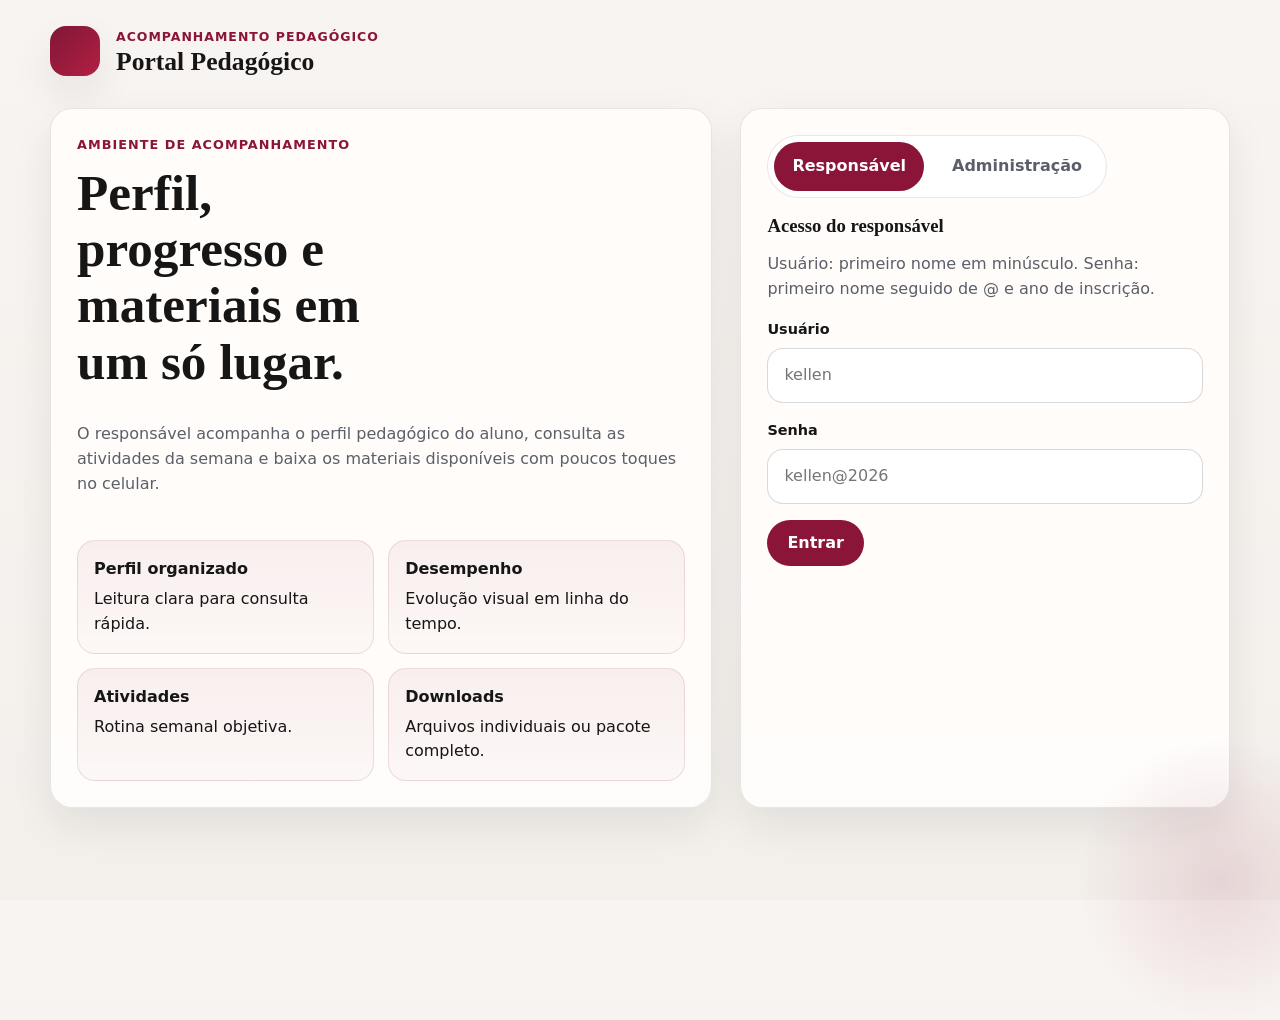
==== commit 83e0872e: "Update index.html" ====
--- a/index.html
+++ b/index.html
@@ -10,7 +10,7 @@
   <div class="page-shell landing-shell">
     <header class="topbar landing-topbar">
       <div class="brand">
-        <img src="assets/logo.png" alt="Logo">
+        <div class="brand-mark"></div>
         <div>
           <p class="brand-kicker">Acompanhamento pedagógico</p>
           <h1 class="brand-title">Portal Pedagógico</h1>
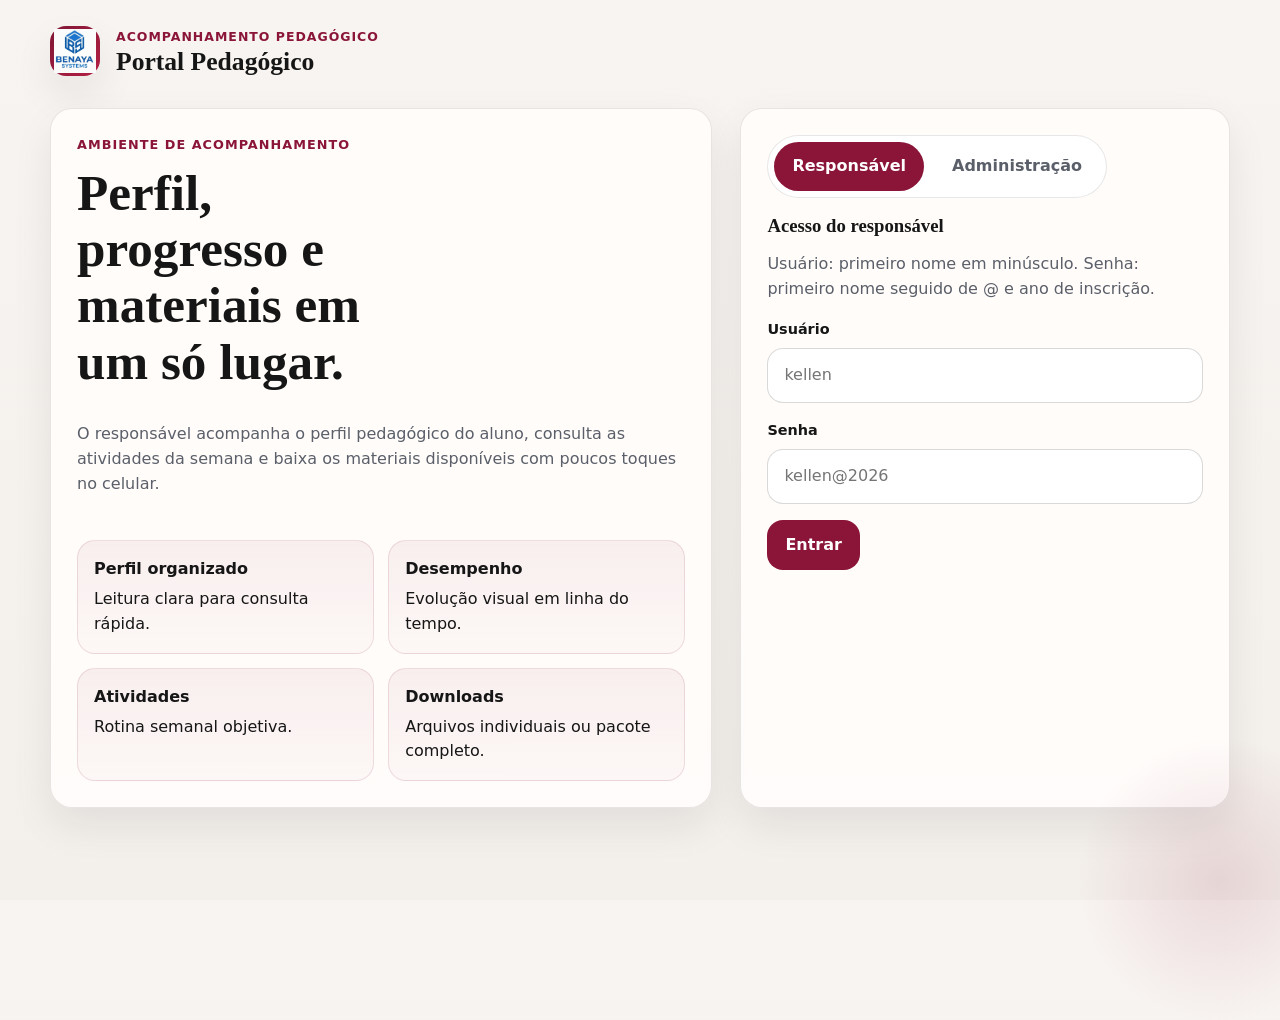
==== commit a44cc792: "Add logo image to brand section in index.html" ====
--- a/index.html
+++ b/index.html
@@ -10,7 +10,7 @@
   <div class="page-shell landing-shell">
     <header class="topbar landing-topbar">
       <div class="brand">
-        <div class="brand-mark"></div>
+        <div class="brand-mark"><img class="brand-logo" src="./assets/logo.png" alt="Logo"></div>
         <div>
           <p class="brand-kicker">Acompanhamento pedagógico</p>
           <h1 class="brand-title">Portal Pedagógico</h1>
--- a/assets/styles.css
+++ b/assets/styles.css
@@ -36,6 +36,11 @@
 img {
   max-width: 100%;
   display: block;
+}
+
+.brand-logo{
+  height: 44px;
+  width: auto;
 }
 
 a {
@@ -799,22 +804,111 @@
   padding: 28px;
 }
 
+.print-header-bar,
+.print-top-grid,
+.print-grid {
+  gap: 12px;
+}
+
+@media (max-width: 1024px) {
+  .landing-grid,
+  .main-grid,
+  .admin-grid,
+  .profile-top,
+  .hero-banner {
+    grid-template-columns: 1fr;
+  }
+
+  .avatar-floating {
+    justify-content: flex-start;
+  }
+
+  .page-shell {
+    width: min(calc(100% - 18px), var(--max));
+  }
+}
+
+@media (max-width: 760px) {
+  .topbar {
+    align-items: flex-start;
+    flex-direction: column;
+  }
+
+  .hero-card,
+  .auth-card,
+  .hero-banner,
+  .list-card,
+  .info-card,
+  .inline-card,
+  .summary-card,
+  .graph-card {
+    padding: 20px;
+  }
+
+  .hero-points,
+  .columns-2,
+  .columns-3,
+  .graph-meta {
+    grid-template-columns: 1fr;
+  }
+
+  .download-card,
+  .student-option,
+  .student-mini-button {
+    grid-template-columns: 1fr;
+  }
+
+  .student-option {
+    grid-template-columns: 58px minmax(0, 1fr);
+  }
+
+  .download-card {
+    grid-template-columns: 1fr;
+  }
+
+  .download-select {
+    justify-content: flex-start;
+    padding-top: 0;
+  }
+
+  .download-meta,
+  .activity-head,
+  .download-top {
+    flex-direction: column;
+    align-items: flex-start;
+  }
+
+  .button,
+  .soft-button,
+  .ghost-button,
+  .auth-tab,
+  .tab-button {
+    width: 100%;
+  }
+
+  .button-row {
+    flex-direction: column;
+    align-items: stretch;
+  }
+
+  .topbar-actions {
+    width: 100%;
+  }
+
+  .meta-pill {
+    width: 100%;
+    justify-content: center;
+  }
+}
+
 @media print {
   @page {
     size: A4 portrait;
-    margin: 11mm;
-  }
-
-  html,
+    margin: 12mm;
+  }
+
   body {
     background: #fff;
-  }
-
-  body {
-    margin: 0;
-    color: #111827;
-    -webkit-print-color-adjust: exact;
-    print-color-adjust: exact;
   }
 
   body * {
@@ -827,112 +921,92 @@
   }
 
   .print-sheet {
-    display: grid !important;
-    grid-template-rows: auto auto auto auto auto;
-    gap: 3.6mm;
+    display: block !important;
     position: static;
     margin: 0;
     padding: 0;
+    border: 0;
+    box-shadow: none;
     background: #fff;
-    box-shadow: none;
-    border: 0;
-    max-height: 275mm;
-    overflow: hidden;
   }
 
   .print-header-bar {
     display: flex;
+    justify-content: space-between;
     align-items: flex-start;
-    justify-content: space-between;
-    gap: 8mm;
-    border-bottom: 0.45mm solid #d6d0ca;
-    padding-bottom: 3.2mm;
-    margin-bottom: 0;
-  }
-
-  .print-kicker {
-    margin: 0 0 1.2mm;
-    font-size: 8.6pt;
-    letter-spacing: 0.08em;
-    text-transform: uppercase;
-    color: #6b7280;
+    margin-bottom: 10mm;
+    border-bottom: 1px solid #cfc7c0;
+    padding-bottom: 5mm;
   }
 
   .print-header-bar h1 {
-    margin: 0 0 1.2mm;
+    margin: 0 0 2mm;
     font-family: var(--serif);
-    font-size: 17pt;
-    line-height: 1.08;
-    color: #111827;
+    font-size: 18pt;
   }
 
   .print-header-bar p,
-  .print-date-block,
-  .print-date-block span,
-  .print-date-block strong {
+  .print-date-block {
     margin: 0;
-    font-size: 8.9pt;
-    line-height: 1.25;
-    color: #4b5563;
-  }
-
-  .print-date-block {
-    text-align: right;
+    color: #444;
+    font-size: 9.5pt;
+  }
+
+  .print-top-grid {
     display: grid;
-    gap: 0.5mm;
-    white-space: nowrap;
-  }
-
-  .print-hero-grid {
+    grid-template-columns: 44% 56%;
+    margin-bottom: 6mm;
+  }
+
+  .print-grid {
     display: grid;
-    grid-template-columns: 41% 59%;
-    gap: 3.6mm;
-  }
-
-  .print-card,
-  .print-summary-card,
-  .print-highlights-card {
-    border: 0.4mm solid #d9d4cf;
-    border-radius: 4mm;
-    padding: 3.3mm;
+    grid-template-columns: 1fr 1fr;
+  }
+
+  .print-card {
+    border: 1px solid #d6d0ca;
+    border-radius: 10px;
+    padding: 4mm;
     background: #fff;
     break-inside: avoid;
-    page-break-inside: avoid;
-  }
-
-  .print-card h3,
-  .print-summary-card h3,
-  .print-highlights-card h3 {
-    margin: 0 0 2mm;
+  }
+
+  .print-card h3 {
+    margin: 0 0 3mm;
     font-family: var(--serif);
-    font-size: 10.5pt;
-    line-height: 1.15;
-    color: #111827;
+    font-size: 11pt;
   }
 
   .print-card p,
   .print-card li,
-  .print-summary-card p,
-  .print-chip,
-  .print-highlight-tag {
-    font-size: 8.45pt;
-    line-height: 1.28;
-    color: #1f2937;
+  .print-card div,
+  .print-chip {
+    font-size: 9pt;
+    line-height: 1.35;
+    color: #1f1f1f;
+  }
+
+  .print-card ul {
+    margin: 0;
+    padding-left: 4mm;
+  }
+
+  .print-card-full {
+    grid-column: 1 / -1;
   }
 
   .print-identification {
     display: grid;
-    grid-template-columns: 28mm 1fr;
-    gap: 3mm;
+    grid-template-columns: 34mm 1fr;
+    gap: 4mm;
     align-items: start;
-    min-height: 45mm;
   }
 
   .print-photo,
   .print-photo img,
   .print-photo-fallback {
-    width: 26mm;
-    height: 26mm;
+    width: 30mm;
+    height: 30mm;
     border-radius: 50%;
     object-fit: cover;
   }
@@ -940,121 +1014,31 @@
   .print-photo-fallback {
     display: grid;
     place-items: center;
-    background: #edf1f6;
-    color: #1f4f82;
-    font-size: 14pt;
+    background: #eee8e1;
+    color: var(--accent);
+    font-size: 16pt;
     font-weight: 700;
   }
 
   .print-identity-text {
     display: grid;
-    gap: 2.1mm;
-  }
-
-  .print-chip-row {
-    display: grid;
-    grid-template-columns: 1fr 1fr;
-    gap: 1.8mm;
+    gap: 2.5mm;
   }
 
   .print-chip {
-    display: grid;
-    gap: 0.2mm;
     min-height: auto;
-    padding: 1.8mm 2.1mm;
-    border: 0.35mm solid #d9d4cf;
-    border-radius: 3mm;
-    background: #faf9f7;
-  }
-
-  .print-chip strong {
-    font-size: 7pt;
-    font-weight: 700;
-    letter-spacing: 0.04em;
-    text-transform: uppercase;
-    color: #6b7280;
-  }
-
-  .print-chip span {
-    font-size: 8.8pt;
-    line-height: 1.2;
-    color: #111827;
-  }
-
-  #print-summary {
-    margin: 0;
-  }
-
-  .print-graph-card {
-    display: grid;
-    gap: 1.8mm;
-    min-height: 45mm;
-  }
-
-  .print-card-head {
-    display: flex;
-    align-items: center;
-    justify-content: space-between;
-    gap: 3mm;
+    padding: 1.6mm 2.6mm;
+    border: 1px solid #d6d0ca;
+    background: #faf8f5;
   }
 
   .print-graph-card svg {
     width: 100%;
-    height: 34mm;
-  }
-
-  #print-note {
-    margin: 0;
-    color: #4b5563;
-  }
-
-  .print-summary-card {
-    display: grid;
-    gap: 1.2mm;
-  }
-
-  #print-overview {
-    margin: 0;
-  }
-
-  .print-triad {
-    display: grid;
-    grid-template-columns: 1fr 1fr 1fr;
-    gap: 3.2mm;
-  }
-
-  .print-card ul {
-    margin: 0;
-    padding-left: 3.7mm;
-  }
-
-  .print-card li + li {
-    margin-top: 1mm;
-  }
-
-  .print-highlights-card {
-    display: grid;
-    gap: 1.6mm;
-  }
-
-  .print-highlights-grid {
-    display: flex;
-    flex-wrap: wrap;
-    gap: 1.5mm;
-  }
-
-  .print-highlight-tag {
-    display: inline-flex;
-    align-items: center;
-    padding: 1.4mm 2.1mm;
-    border-radius: 999px;
-    border: 0.35mm solid #d9d4cf;
-    background: #f8fafc;
-    max-width: 100%;
-  }
-
-  .muted {
-    color: #6b7280 !important;
+    height: 42mm;
+  }
+
+  .print-graph-card p {
+    margin: 2.5mm 0 0;
   }
 
   .no-print {
@@ -1062,3 +1046,402 @@
   }
 }
 
+/* ===== MOBILE FIXES | LOGIN / LANDING ===== */
+
+html {
+  -webkit-text-size-adjust: 100%;
+}
+
+*,
+*::before,
+*::after {
+  box-sizing: border-box;
+}
+
+img {
+  max-width: 100%;
+  height: auto;
+  display: block;
+}
+
+input,
+select,
+textarea,
+button {
+  font: inherit;
+}
+
+/* Segurança geral de largura */
+body,
+main,
+section,
+article,
+div,
+form {
+  min-width: 0;
+}
+
+/* Evita estouro horizontal */
+body {
+  overflow-x: hidden;
+}
+
+/* Caso o container principal use duas colunas no desktop */
+@media (max-width: 980px) {
+  .landing-shell,
+  .hero-grid,
+  .login-layout,
+  .top-layout,
+  .split-layout,
+  .auth-layout,
+  .page-grid {
+    display: grid !important;
+    grid-template-columns: 1fr !important;
+    gap: 16px !important;
+    align-items: start !important;
+  }
+}
+
+/* Prioriza o painel de login antes do institucional no celular */
+@media (max-width: 980px) {
+  .login-panel,
+  .auth-panel,
+  .panel-login,
+  .card-login {
+    order: 1;
+  }
+
+  .hero-panel,
+  .intro-panel,
+  .panel-hero,
+  .card-hero,
+  .institutional-panel {
+    order: 2;
+  }
+}
+
+/* Redução de paddings em telas menores */
+@media (max-width: 980px) {
+  .page-shell,
+  .landing-shell,
+  .page-wrap,
+  .screen-wrap,
+  .panel,
+  .card,
+  .surface,
+  .auth-card,
+  .hero-panel,
+  .login-panel {
+    padding: 18px !important;
+    border-radius: 18px !important;
+  }
+}
+
+@media (max-width: 560px) {
+  .page-shell,
+  .landing-shell,
+  .page-wrap,
+  .screen-wrap,
+  .panel,
+  .card,
+  .surface,
+  .auth-card,
+  .hero-panel,
+  .login-panel {
+    padding: 14px !important;
+    border-radius: 16px !important;
+  }
+}
+
+/* Cabeçalho mais compacto no celular */
+@media (max-width: 560px) {
+  .site-header,
+  .brand-row,
+  .topbar,
+  .hero-top {
+    gap: 10px !important;
+    align-items: center !important;
+  }
+
+  .brand-logo,
+  .logo,
+  .header-logo {
+    width: 42px !important;
+    height: 42px !important;
+    min-width: 42px !important;
+    border-radius: 12px !important;
+  }
+
+  .brand-kicker,
+  .eyebrow,
+  .section-kicker {
+    font-size: 11px !important;
+    letter-spacing: 0.14em !important;
+    line-height: 1.3 !important;
+  }
+
+  .brand-name,
+  .site-title,
+  .portal-title,
+  .header-title {
+    font-size: 18px !important;
+    line-height: 1.15 !important;
+    margin: 0 !important;
+  }
+}
+
+/* Título principal da coluna institucional */
+@media (max-width: 980px) {
+  .hero-title,
+  .display-title,
+  .landing-title,
+  .intro-title {
+    font-size: 42px !important;
+    line-height: 0.98 !important;
+    margin-bottom: 12px !important;
+  }
+
+  .hero-copy,
+  .intro-copy,
+  .landing-copy,
+  .muted-copy {
+    font-size: 17px !important;
+    line-height: 1.55 !important;
+  }
+}
+
+@media (max-width: 560px) {
+  .hero-title,
+  .display-title,
+  .landing-title,
+  .intro-title {
+    font-size: 32px !important;
+    line-height: 1.02 !important;
+    margin-bottom: 10px !important;
+  }
+
+  .hero-copy,
+  .intro-copy,
+  .landing-copy,
+  .muted-copy {
+    font-size: 15px !important;
+    line-height: 1.5 !important;
+  }
+}
+
+/* Tabs de acesso mais usáveis */
+@media (max-width: 560px) {
+  .auth-switch,
+  .segmented,
+  .tab-switch,
+  .pill-switch {
+    display: grid !important;
+    grid-template-columns: 1fr 1fr !important;
+    gap: 8px !important;
+    padding: 6px !important;
+    border-radius: 16px !important;
+  }
+
+  .auth-switch button,
+  .segmented button,
+  .tab-switch button,
+  .pill-switch button,
+  .auth-tab,
+  .segmented-item {
+    min-height: 46px !important;
+    border-radius: 14px !important;
+    font-size: 15px !important;
+    padding: 10px 12px !important;
+  }
+}
+
+/* Formulário confortável no celular */
+.auth-form,
+.login-form,
+.form-stack {
+  width: 100%;
+}
+
+.auth-form label,
+.login-form label,
+.form-stack label {
+  display: block;
+  margin-bottom: 8px;
+}
+
+.auth-form input,
+.auth-form select,
+.auth-form textarea,
+.login-form input,
+.login-form select,
+.login-form textarea,
+.form-stack input,
+.form-stack select,
+.form-stack textarea {
+  width: 100% !important;
+  max-width: 100% !important;
+  min-height: 50px !important;
+  padding: 14px 16px !important;
+  border-radius: 16px !important;
+  font-size: 16px !important;
+}
+
+@media (max-width: 560px) {
+  .auth-form input,
+  .auth-form select,
+  .auth-form textarea,
+  .login-form input,
+  .login-form select,
+  .login-form textarea,
+  .form-stack input,
+  .form-stack select,
+  .form-stack textarea {
+    min-height: 48px !important;
+    padding: 13px 14px !important;
+    border-radius: 14px !important;
+    font-size: 16px !important;
+  }
+}
+
+/* Botões */
+.primary-btn,
+.btn-primary,
+.button-primary,
+button[type="submit"] {
+  min-height: 50px;
+  padding: 12px 18px;
+  border-radius: 16px;
+}
+
+@media (max-width: 560px) {
+  .primary-btn,
+  .btn-primary,
+  .button-primary,
+  button[type="submit"] {
+    width: 100% !important;
+    min-height: 48px !important;
+    padding: 12px 16px !important;
+    border-radius: 14px !important;
+  }
+}
+
+/* Cards pequenos da tela inicial */
+.features-grid,
+.quick-features,
+.benefits-grid,
+.info-cards {
+  display: grid;
+  gap: 12px;
+}
+
+@media (max-width: 980px) {
+  .features-grid,
+  .quick-features,
+  .benefits-grid,
+  .info-cards {
+    grid-template-columns: repeat(2, minmax(0, 1fr)) !important;
+  }
+}
+
+@media (max-width: 560px) {
+  .features-grid,
+  .quick-features,
+  .benefits-grid,
+  .info-cards {
+    grid-template-columns: 1fr 1fr !important;
+    gap: 10px !important;
+  }
+
+  .feature-card,
+  .mini-card,
+  .info-card,
+  .benefit-card {
+    padding: 14px !important;
+    border-radius: 16px !important;
+    min-width: 0 !important;
+  }
+
+  .feature-card h3,
+  .mini-card h3,
+  .info-card h3,
+  .benefit-card h3 {
+    font-size: 15px !important;
+    line-height: 1.3 !important;
+    margin-bottom: 8px !important;
+  }
+
+  .feature-card p,
+  .mini-card p,
+  .info-card p,
+  .benefit-card p {
+    font-size: 14px !important;
+    line-height: 1.45 !important;
+    margin: 0 !important;
+    word-break: break-word !important;
+    overflow-wrap: anywhere !important;
+  }
+}
+
+/* Se ainda ficar apertado em telas muito estreitas */
+@media (max-width: 390px) {
+  .features-grid,
+  .quick-features,
+  .benefits-grid,
+  .info-cards {
+    grid-template-columns: 1fr !important;
+  }
+}
+
+/* Texto não pode estourar para fora */
+.hero-title,
+.display-title,
+.landing-title,
+.intro-title,
+.feature-card,
+.mini-card,
+.info-card,
+.benefit-card,
+.auth-card,
+.login-panel,
+.hero-panel {
+  min-width: 0 !important;
+  overflow-wrap: anywhere !important;
+  word-break: break-word !important;
+}
+
+/* Painéis sem altura artificial no mobile */
+@media (max-width: 980px) {
+  .hero-panel,
+  .login-panel,
+  .auth-card,
+  .card,
+  .panel {
+    min-height: auto !important;
+    height: auto !important;
+  }
+}
+
+/* Evita áreas gigantes vazias */
+@media (max-width: 560px) {
+  .hero-visual,
+  .decorative-blob,
+  .floating-shape,
+  .ambient-glow {
+    display: none !important;
+  }
+}
+
+/* Melhor espaçamento entre blocos do formulário */
+@media (max-width: 560px) {
+  .auth-form .field,
+  .login-form .field,
+  .form-stack .field,
+  .field-row {
+    margin-bottom: 14px !important;
+  }
+
+  .form-actions,
+  .auth-actions {
+    margin-top: 8px !important;
+  }
+}
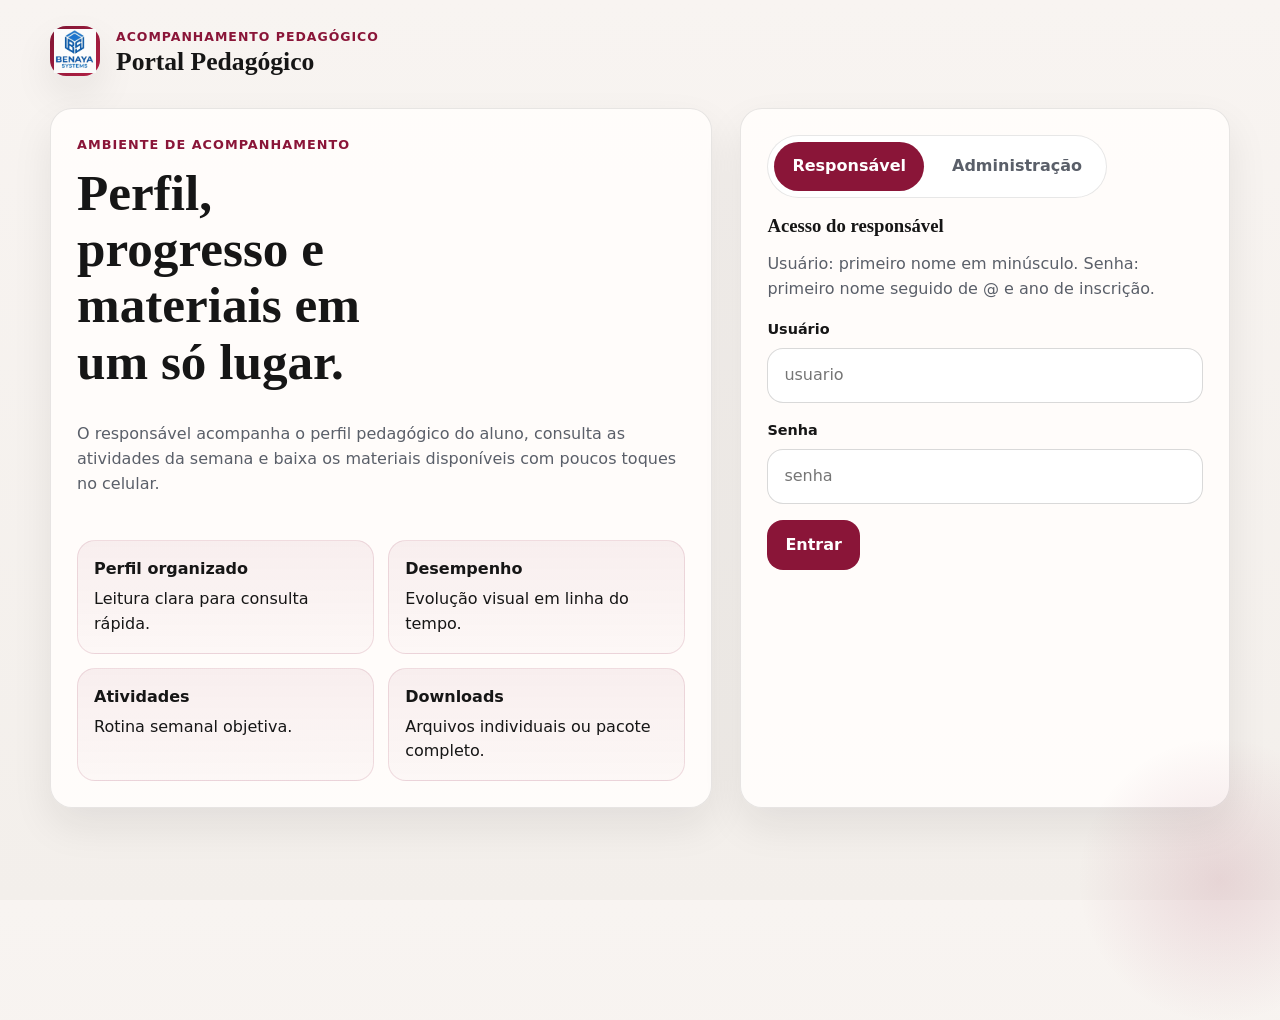
==== commit 3e4676a1: "Update login form placeholders in index.html" ====
--- a/index.html
+++ b/index.html
@@ -60,11 +60,11 @@
           <form id="guardian-login-form" class="field-grid">
             <label class="field">
               <span class="field-label">Usuário</span>
-              <input class="input" name="username" placeholder="kellen" required>
+              <input class="input" name="username" placeholder="usuario" required>
             </label>
             <label class="field">
               <span class="field-label">Senha</span>
-              <input class="input" name="password" type="password" placeholder="kellen@2026" required>
+              <input class="input" name="password" type="password" placeholder="senha" required>
             </label>
             <div class="button-row">
               <button class="button" type="submit">Entrar</button>
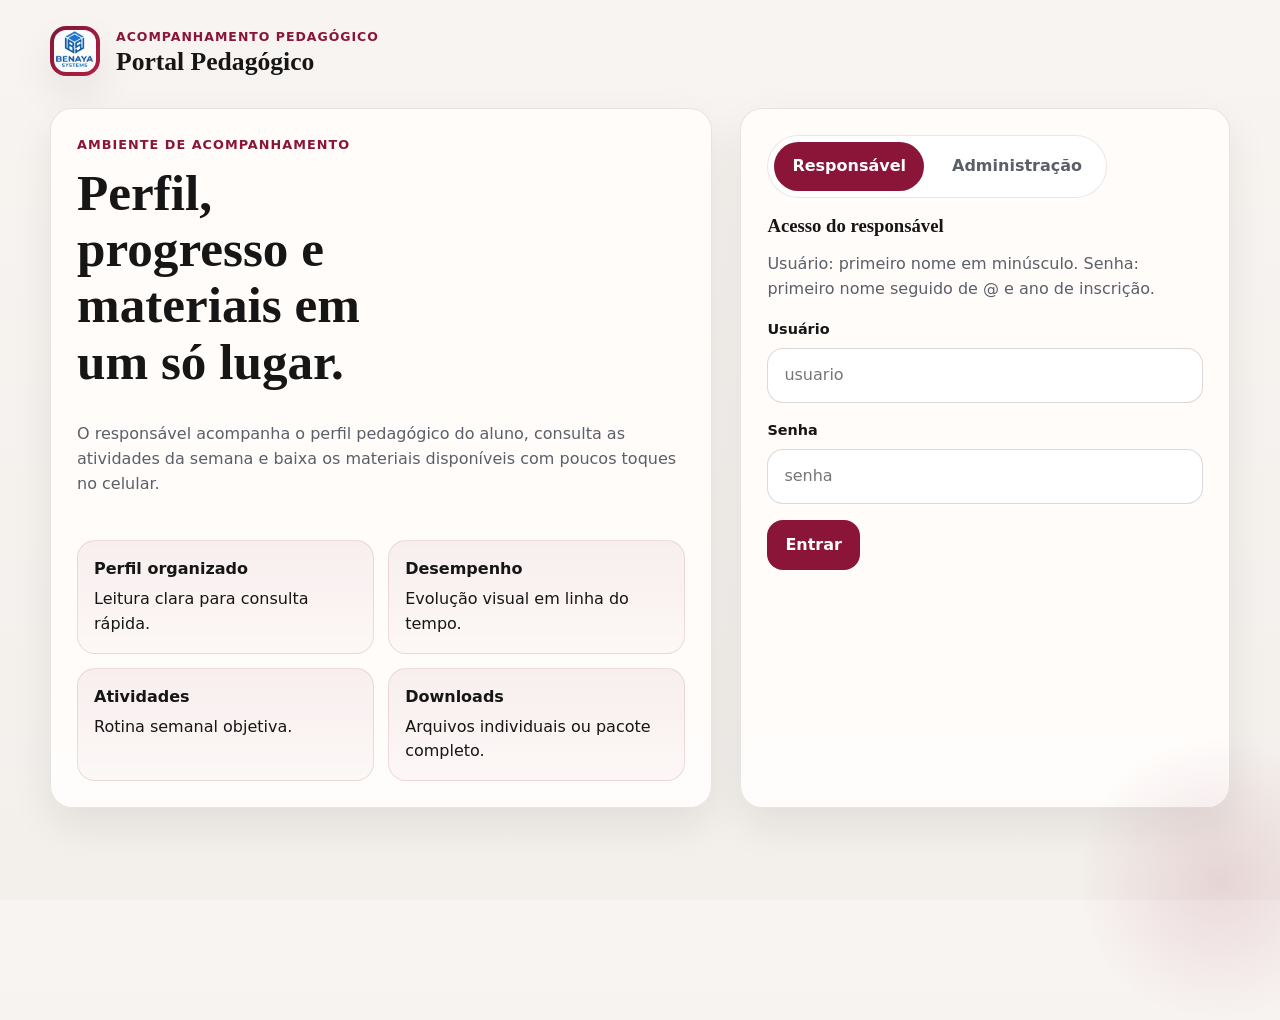
==== commit 13311db0: "Update index.html" ====
--- a/index.html
+++ b/index.html
@@ -5,6 +5,11 @@
   <meta name="viewport" content="width=device-width, initial-scale=1.0">
   <title>Portal Pedagógico</title>
   <link rel="stylesheet" href="assets/styles.css">
+  <link rel="icon" href="icons/favicon.svg" type="image/svg+xml">
+  <link rel="alternate icon" href="icons/favicon.ico">
+  <link rel="apple-touch-icon" href="icons/apple-touch-icon.png" sizes="180x180">
+  <link rel="manifest" href="icons/site.webmanifest">
+  <link rel="mask-icon" href="icons/safari-pinned-tab.svg" color="#0B1D39">
 </head>
 <body class="landing-body">
   <div class="page-shell landing-shell">
--- a/assets/styles.css
+++ b/assets/styles.css
@@ -38,10 +38,14 @@
   display: block;
 }
 
-.brand-logo{
-  height: 44px;
-  width: auto;
-}
+.brand-logo,
+  .logo,
+  .header-logo {
+    width: 42px !important;
+    height: 42px !important;
+    min-width: 42px !important;
+    border-radius: 12px !important;
+  }
 
 a {
   color: var(--accent);
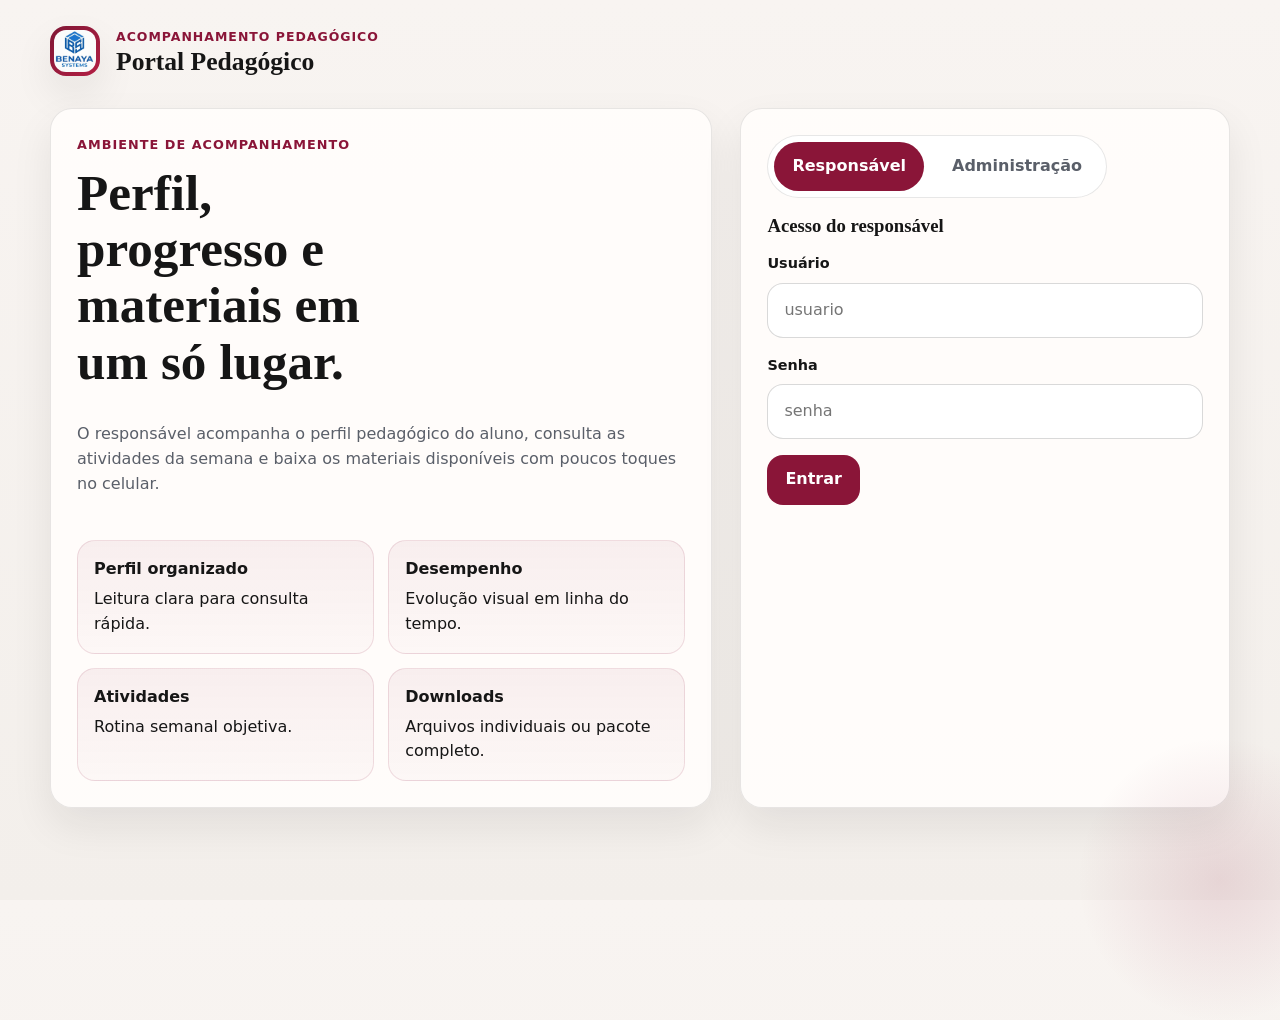
==== commit 860cfe8f: "Update login form placeholders and instructions" ====
--- a/index.html
+++ b/index.html
@@ -60,7 +60,7 @@
         <section data-auth-panel="guardian">
           <h3>Acesso do responsável</h3>
           <p class="muted">
-            Usuário: primeiro nome em minúsculo. Senha: primeiro nome seguido de @ e ano de inscrição.
+            
           </p>
           <form id="guardian-login-form" class="field-grid">
             <label class="field">
@@ -83,11 +83,11 @@
           <form id="admin-login-form" class="field-grid">
             <label class="field">
               <span class="field-label">Usuário</span>
-              <input class="input" name="username" placeholder="admin" required>
+              <input class="input" name="username" placeholder="user" required>
             </label>
             <label class="field">
               <span class="field-label">Senha</span>
-              <input class="input" name="password" type="password" placeholder="admin@2026" required>
+              <input class="input" name="password" type="password" placeholder="password" required>
             </label>
             <div class="button-row">
               <button class="button" type="submit">Entrar</button>
